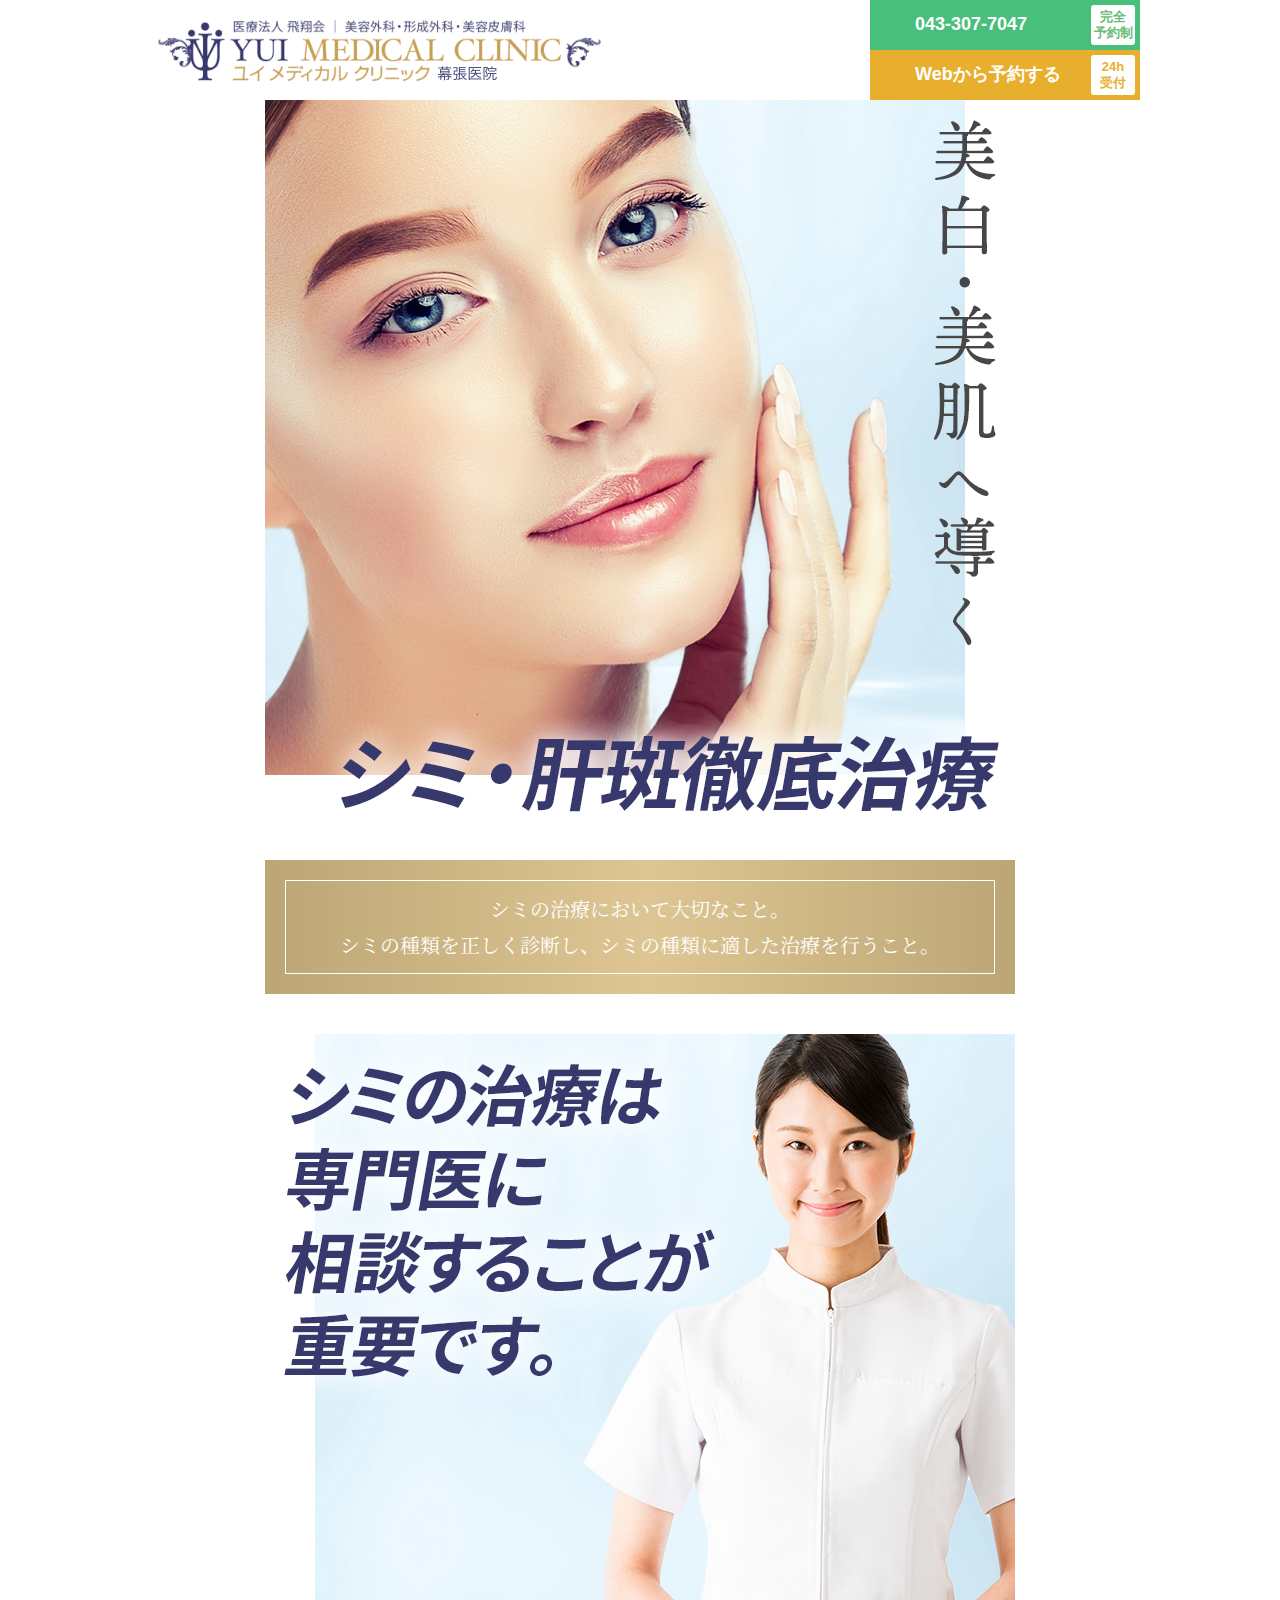
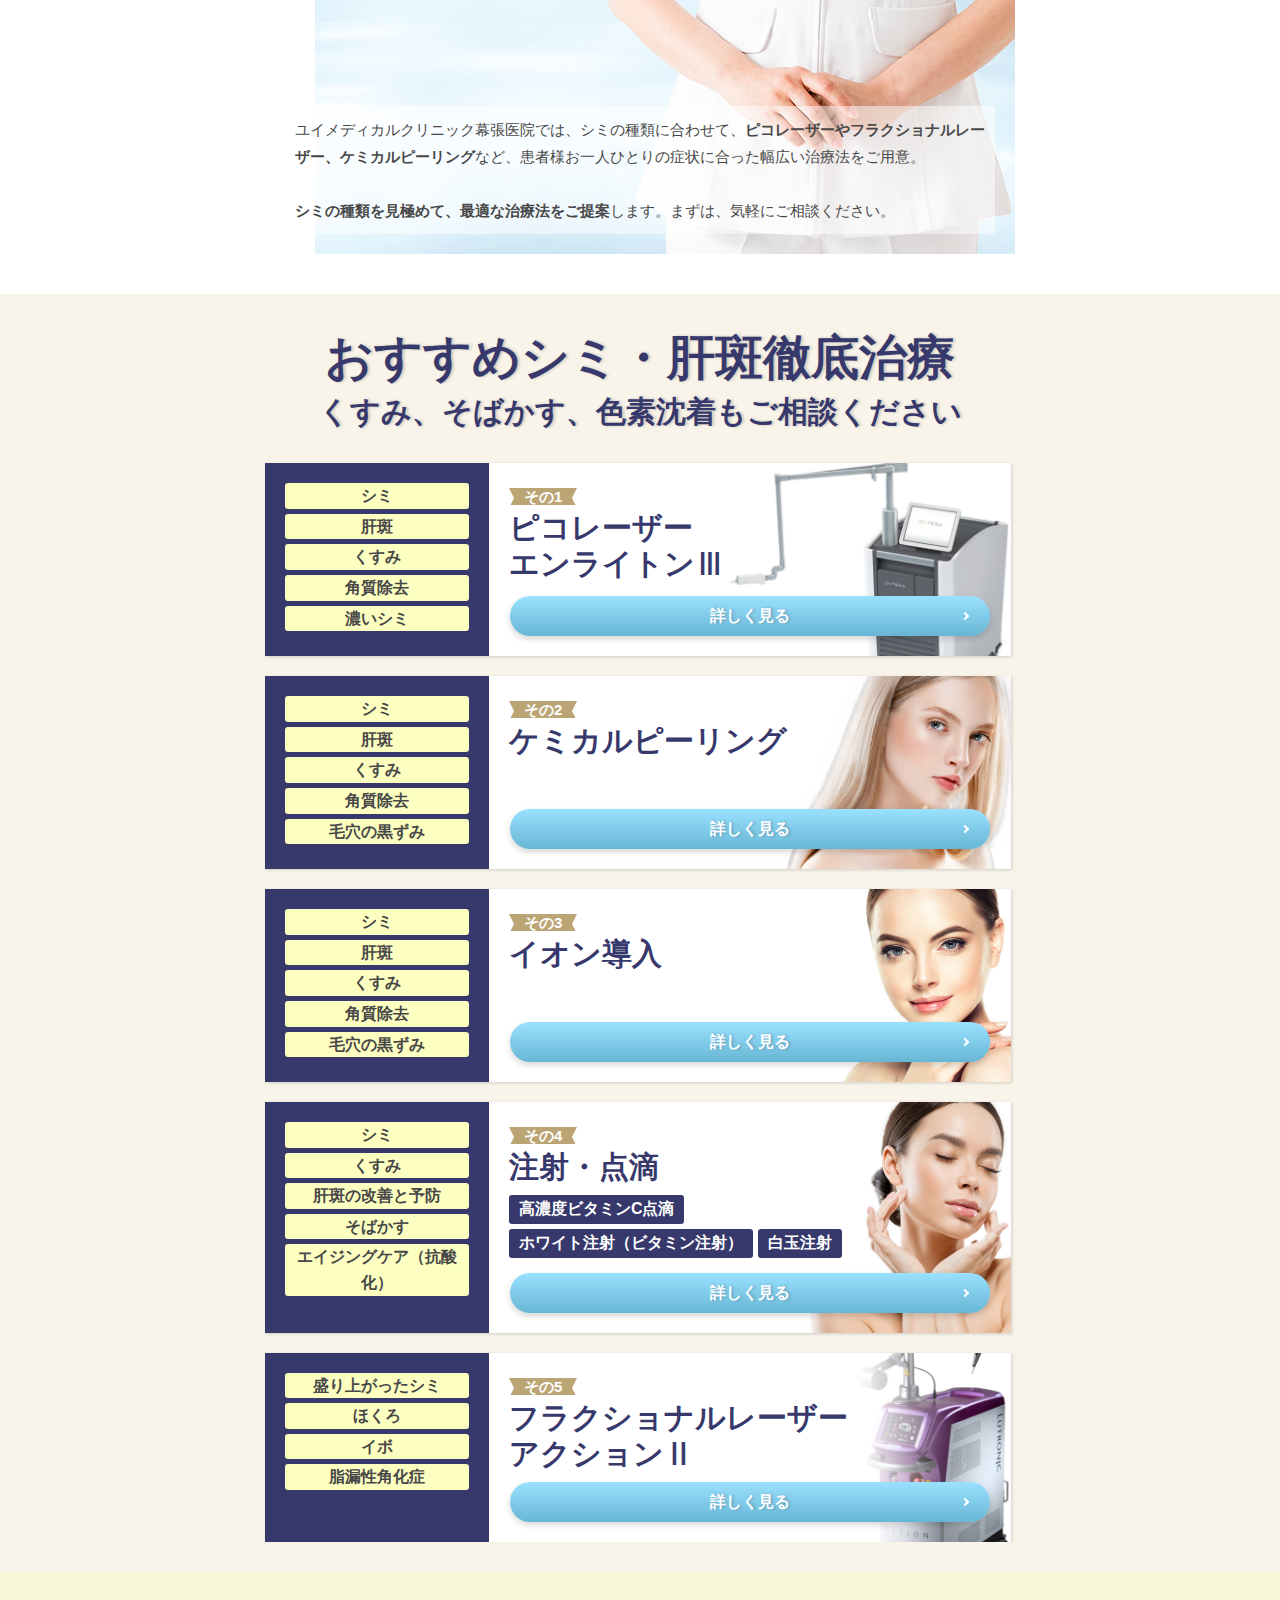
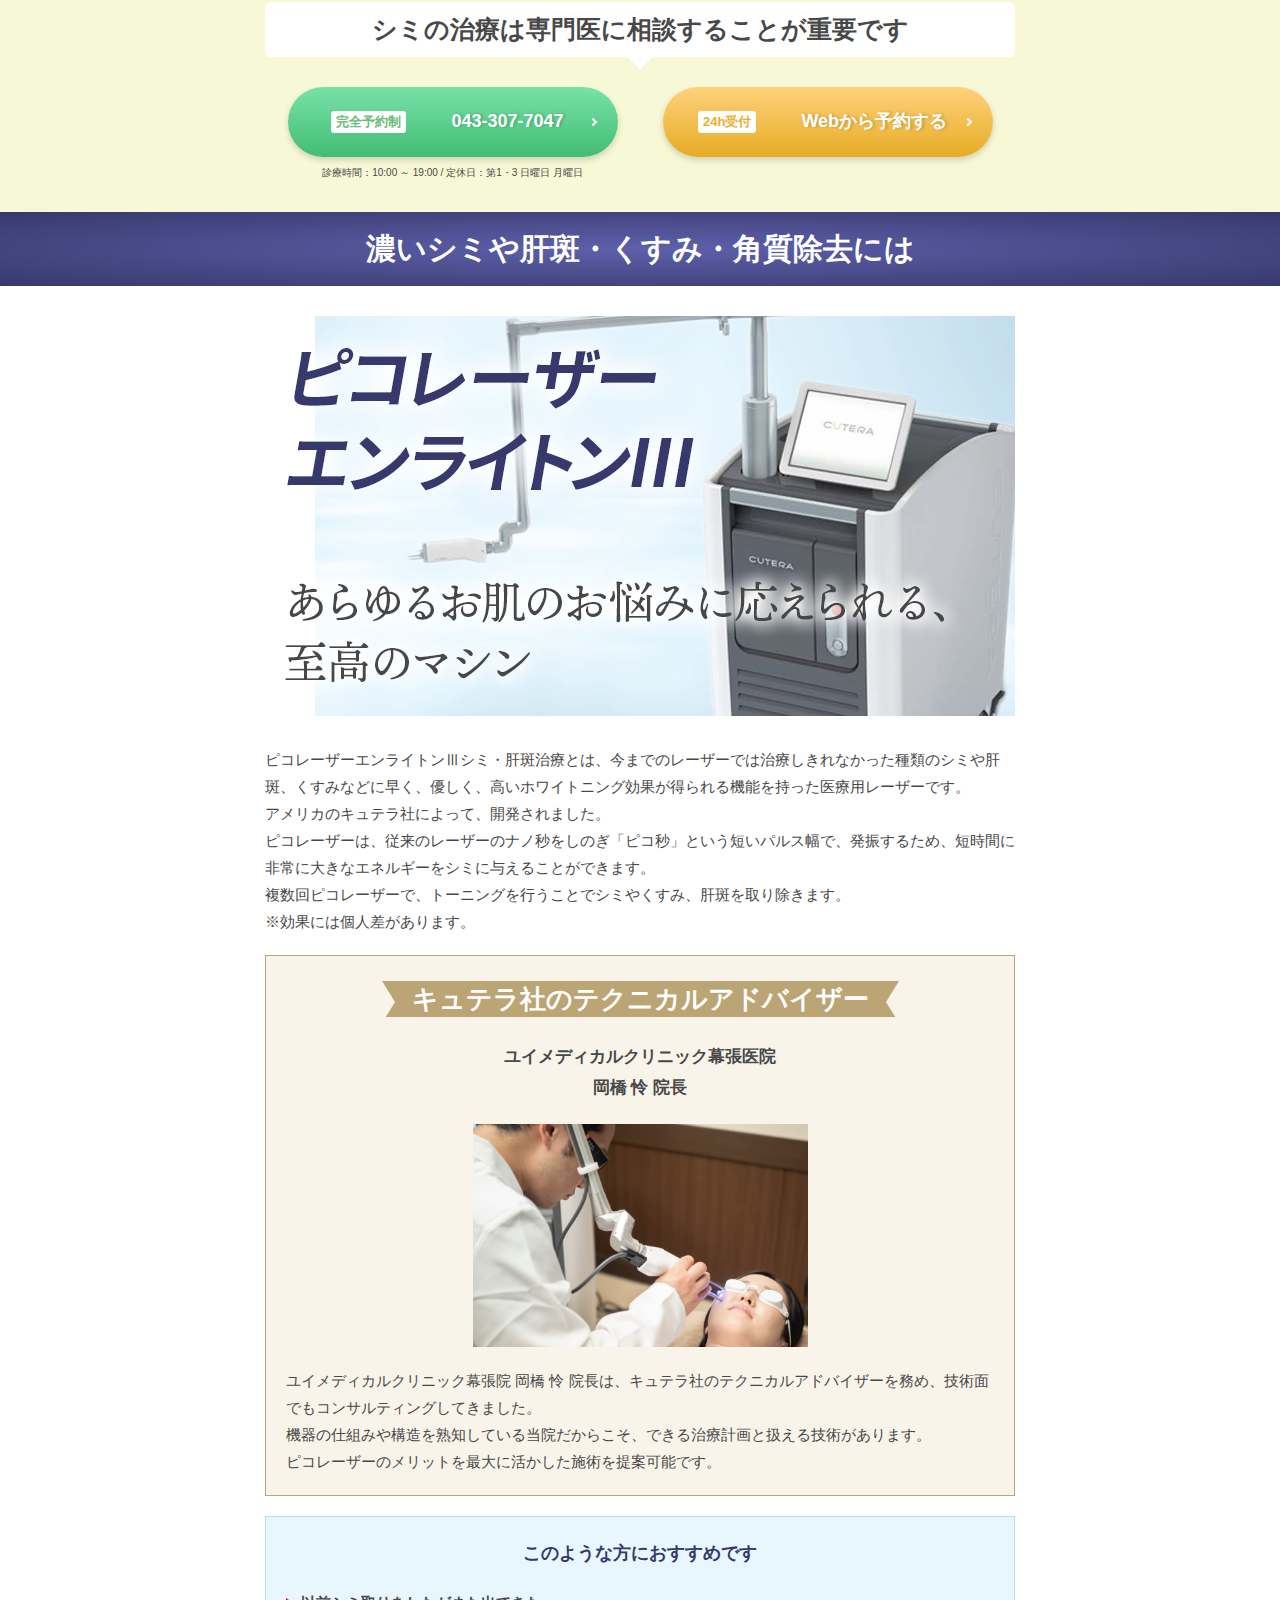
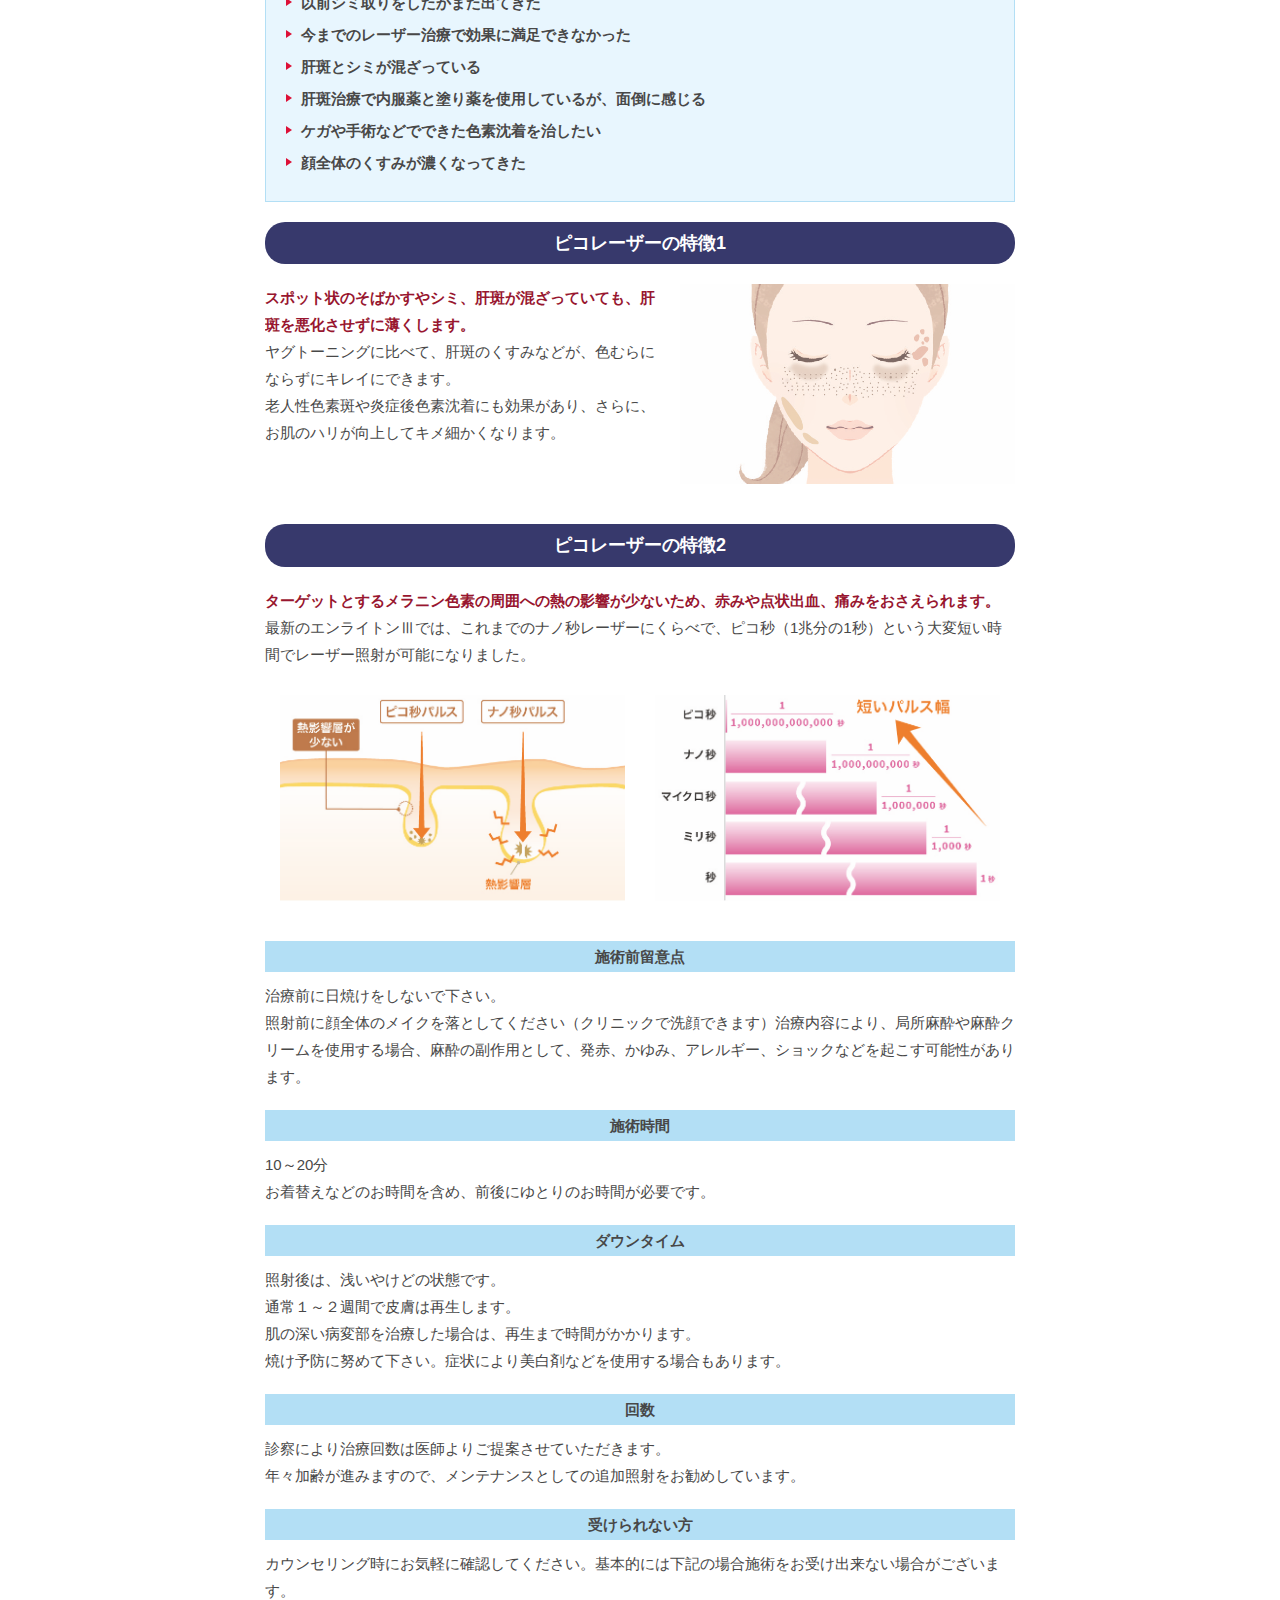
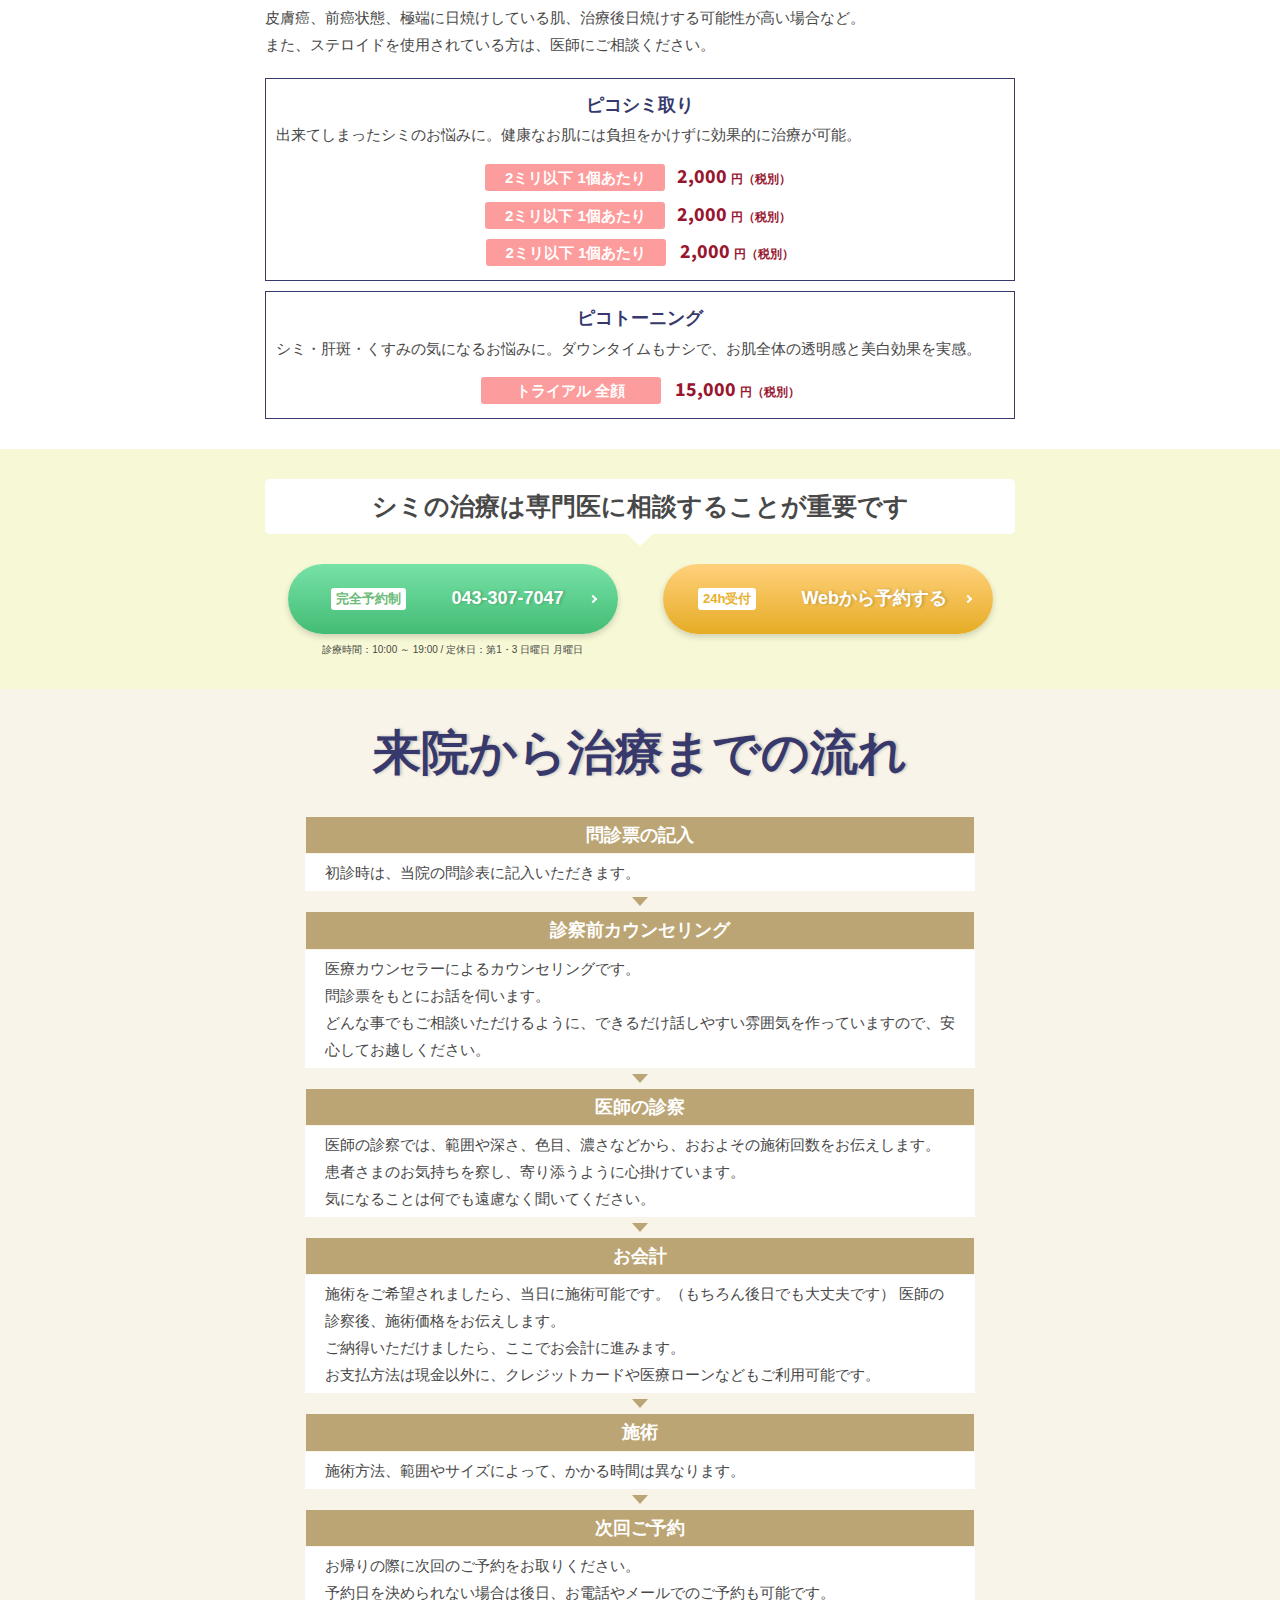
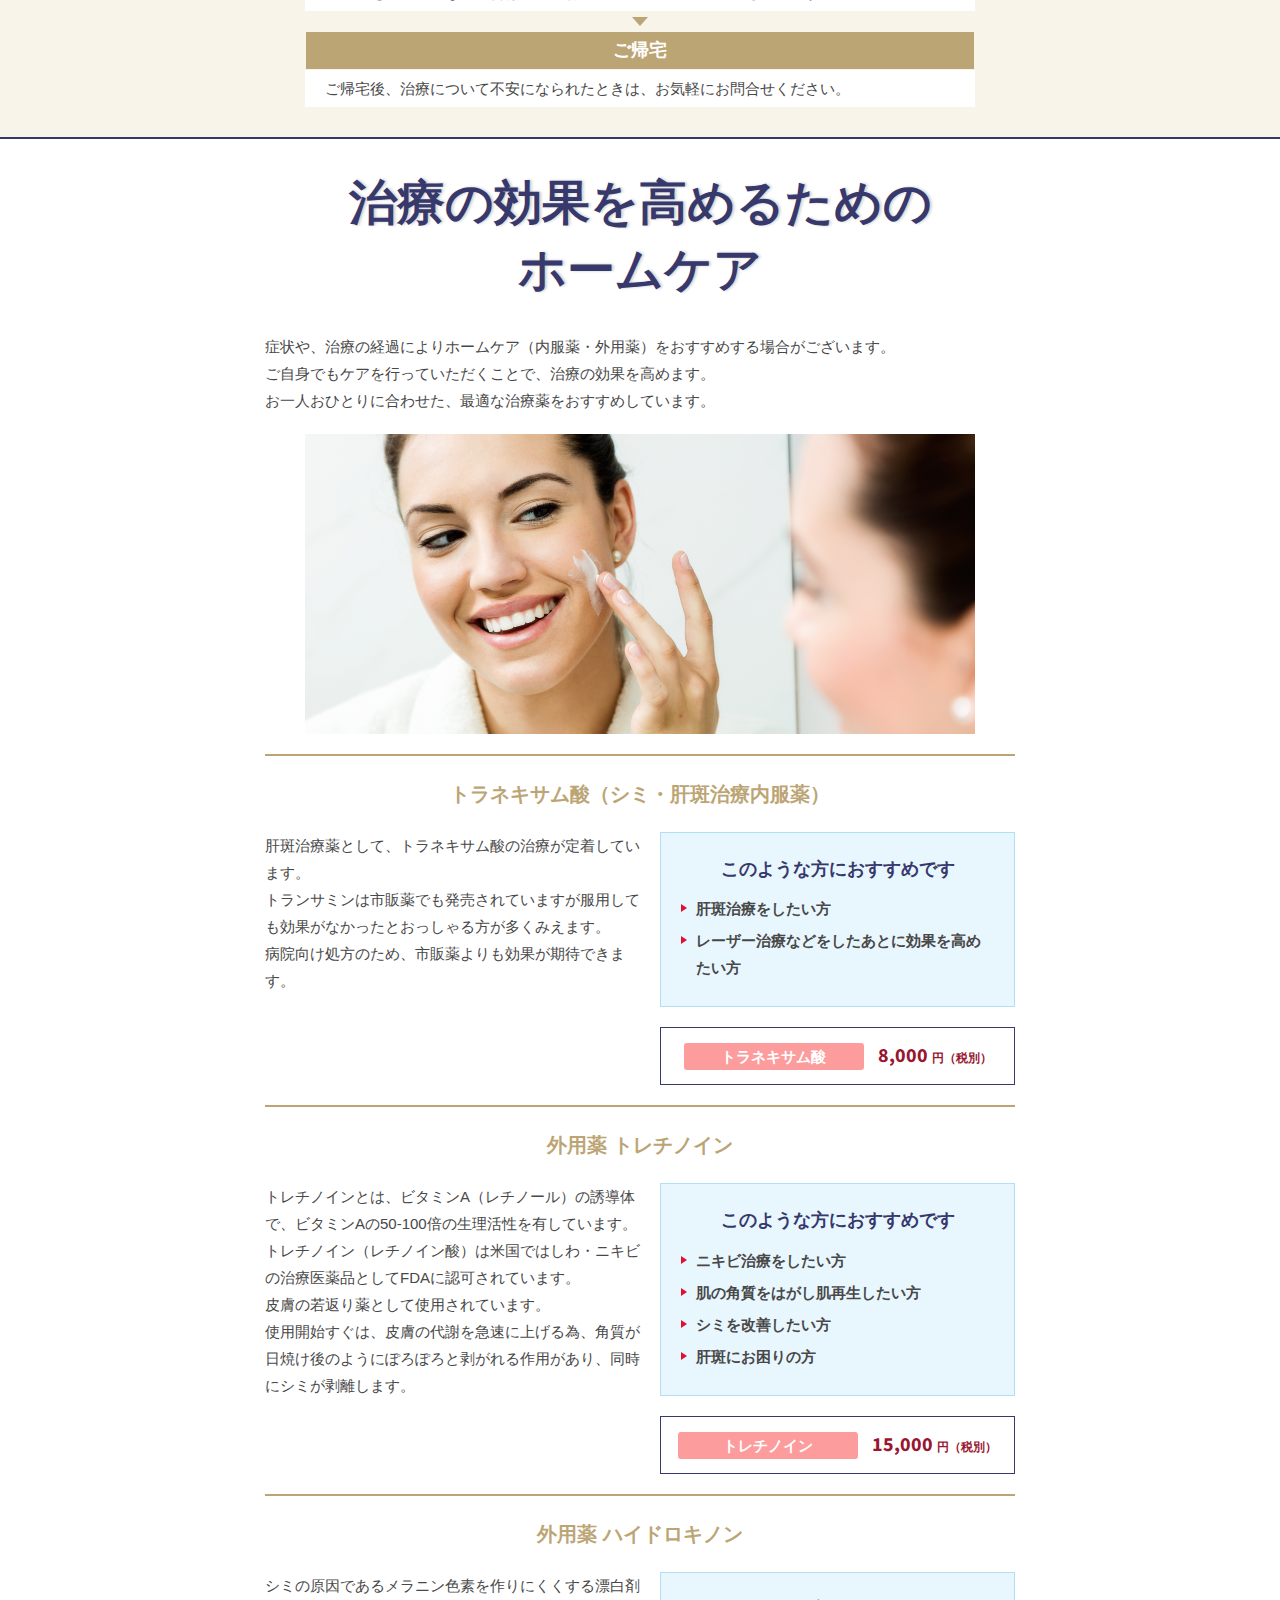
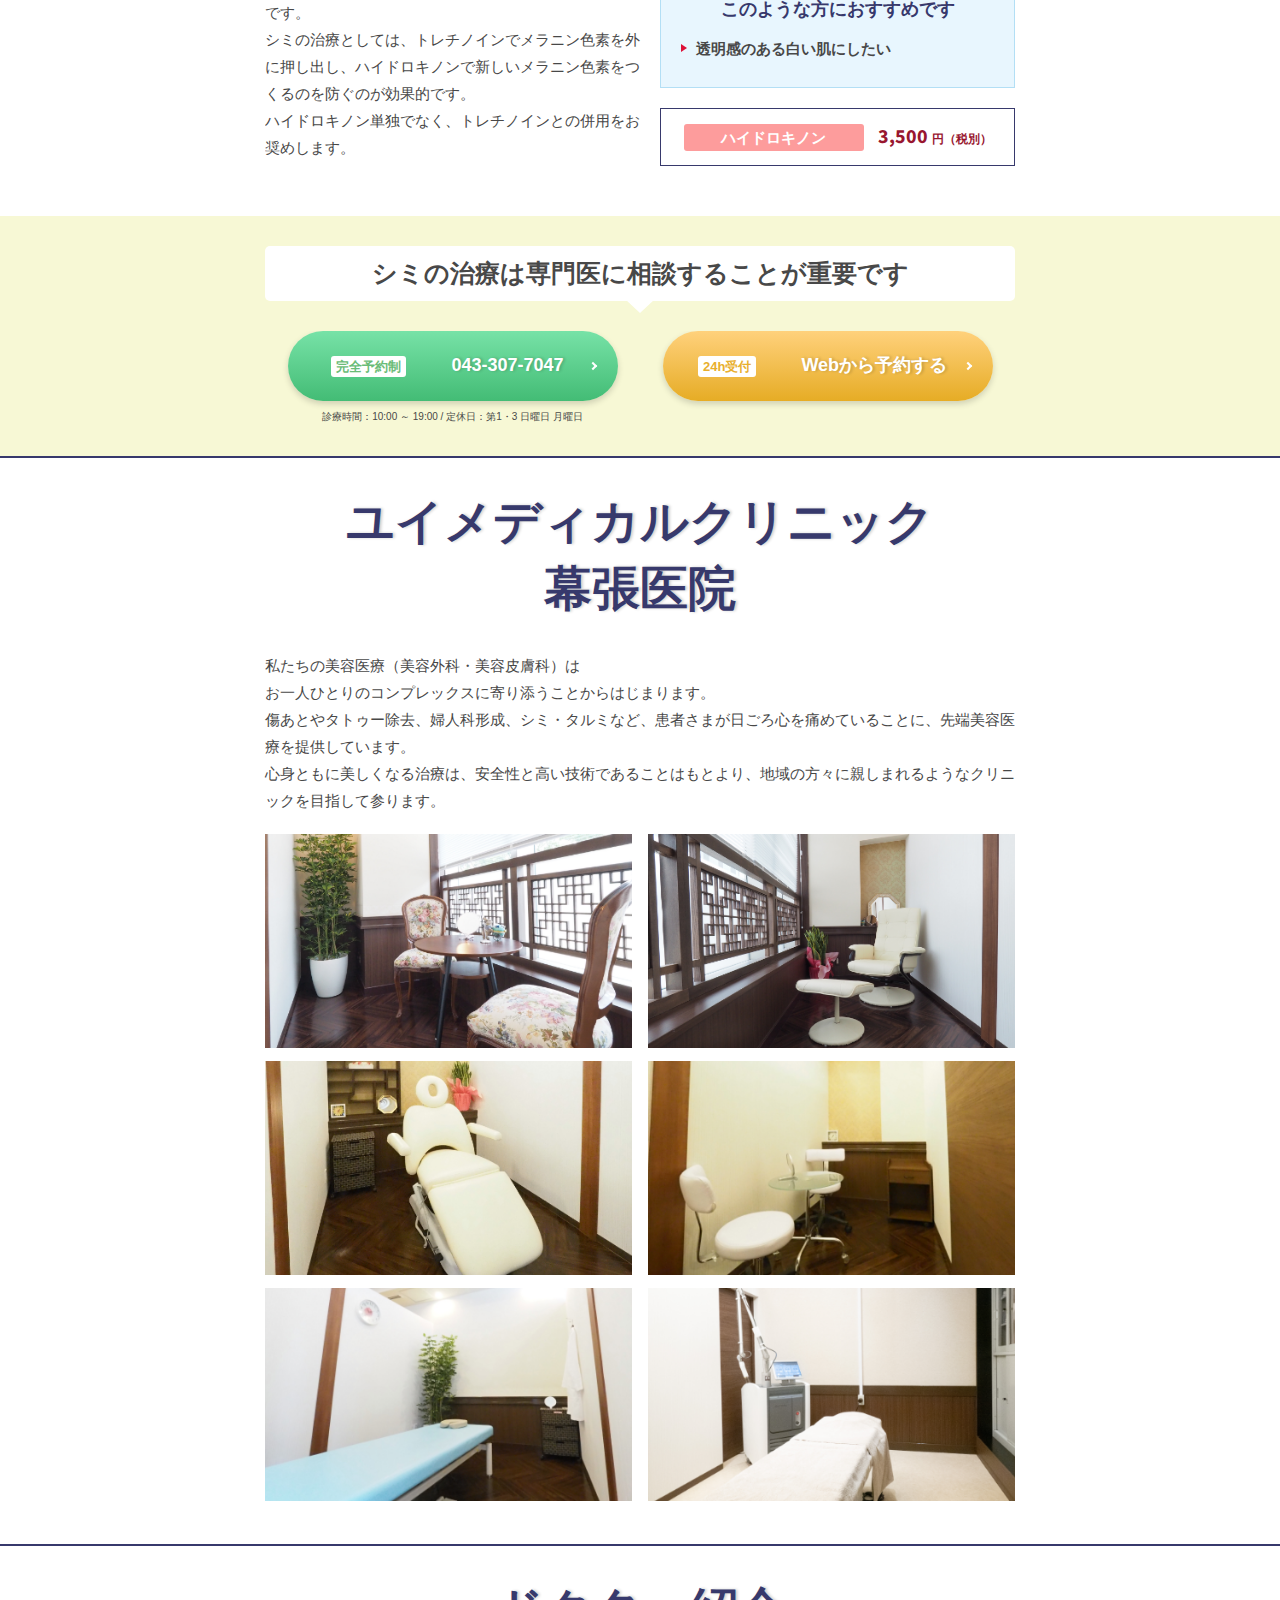
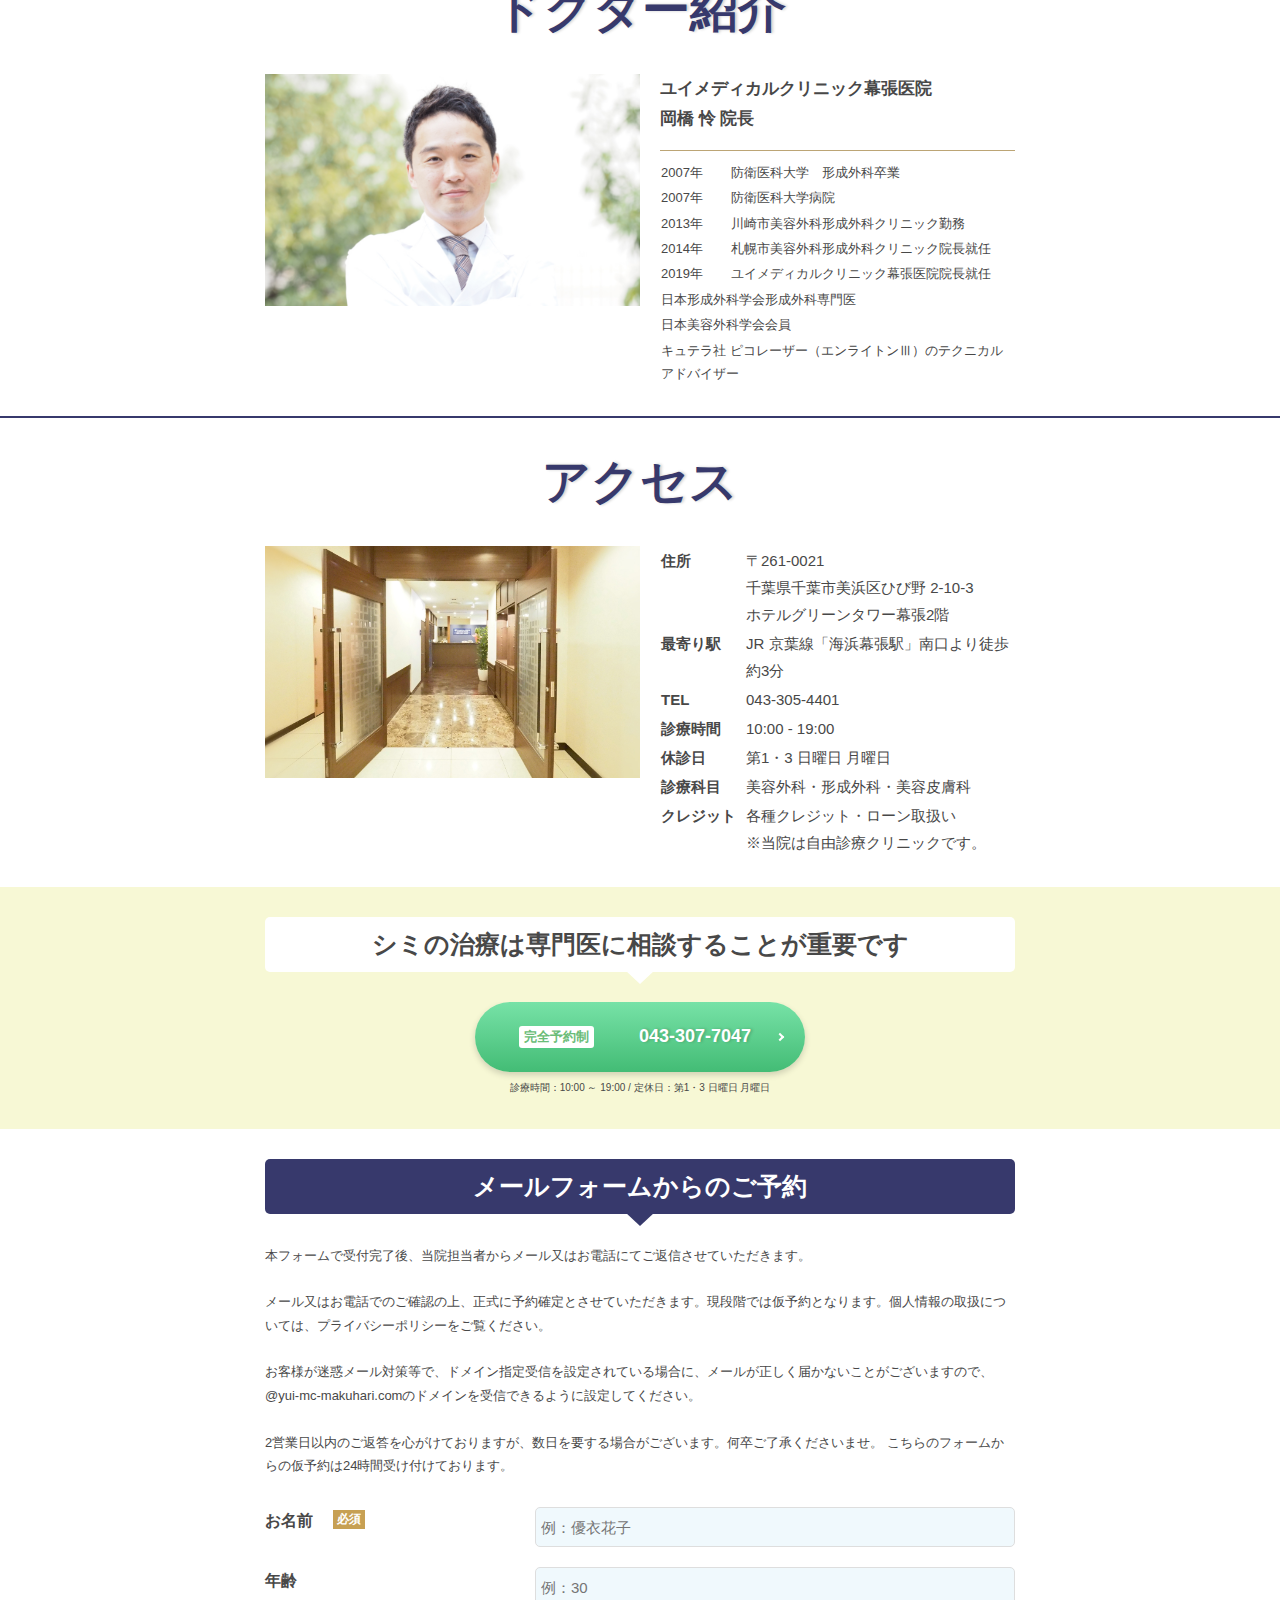
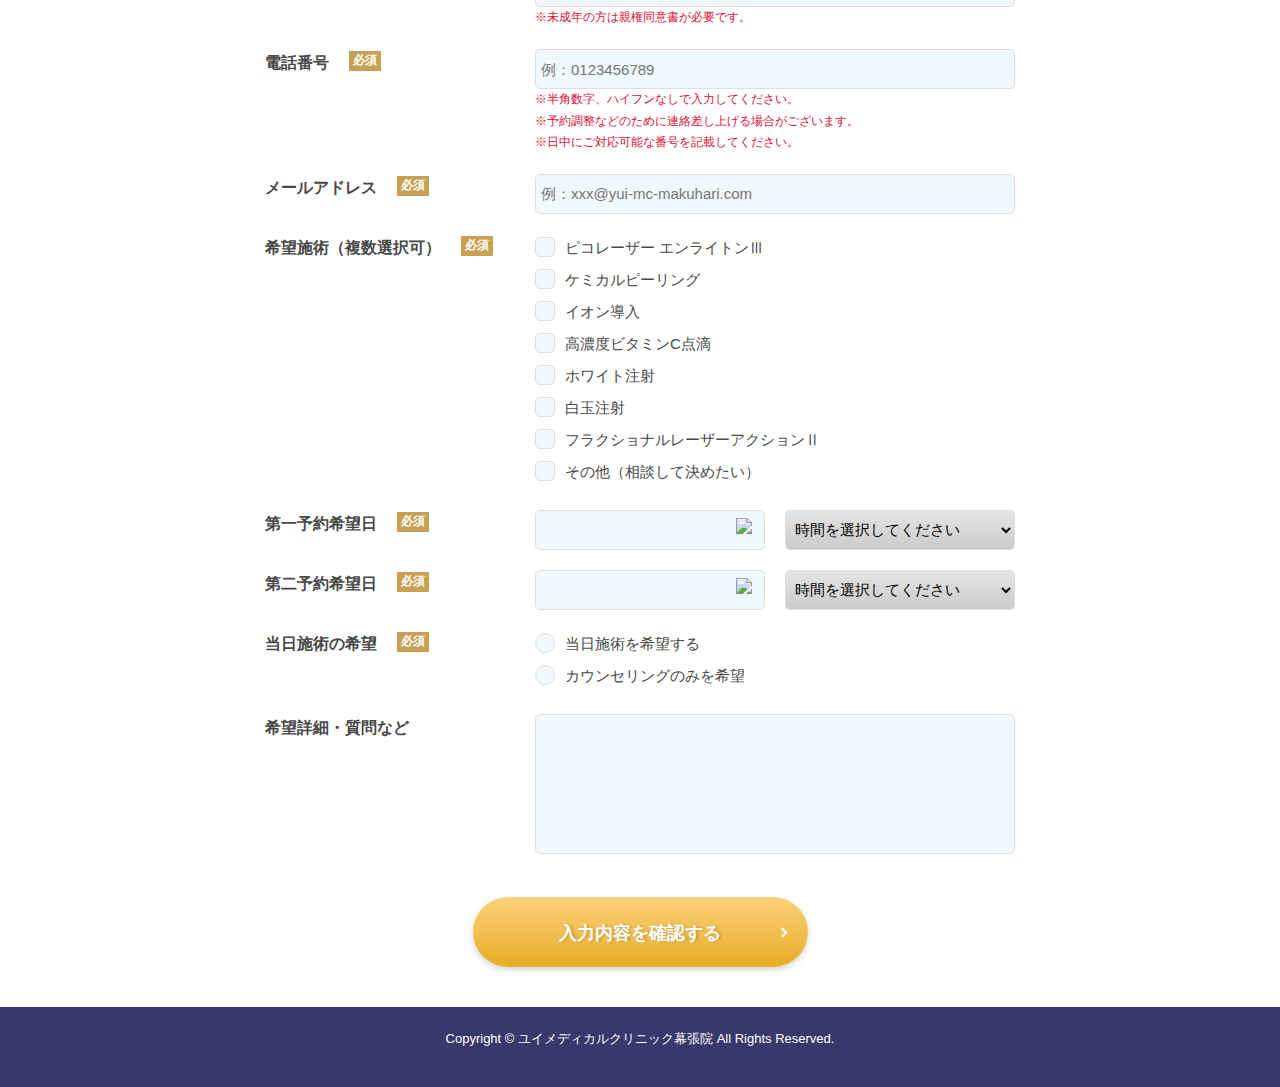
==== index.html @ e766e4b4 "Add files via upload" ====
<!DOCTYPE html>
<!--[if lt IE 7]>      <html class="no-js lt-ie9 lt-ie8 lt-ie7"> <![endif]-->
<!--[if IE 7]>         <html class="no-js lt-ie9 lt-ie8"> <![endif]-->
<!--[if IE 8]>         <html class="no-js lt-ie9"> <![endif]-->
<!--[if gt IE 8]><!--> <html class="no-js" lang="ja"> <!--<![endif]-->
	<head>
		<!-- Le Meta Config -->
		<meta charset="utf-8">
        <!--[if IE]><meta http-equiv="X-UA-Compatible" content="IE=edge,chrome=1"><![endif]-->
		<meta name="viewport" content="width=device-width, initial-scale=1">
		<title>Yui Medical Clinic</title>
		<meta name="description" content="Meta Description Goes Here">
		<meta name="keywords" content="Meta Keywords Goes Here">
		<meta name="author" content="Author Goes Here">
		<link rel="stylesheet" href="https://use.fontawesome.com/releases/v5.8.2/css/all.css" integrity="sha384-oS3vJWv+0UjzBfQzYUhtDYW+Pj2yciDJxpsK1OYPAYjqT085Qq/1cq5FLXAZQ7Ay" crossorigin="anonymous">
    	<link rel="stylesheet" href="css/style.css">
		<link rel="stylesheet" href="css/media.css">
		<link rel="stylesheet" href="//code.jquery.com/ui/1.12.1/themes/base/jquery-ui.css">

		<link rel="apple-touch-icon" sizes="180x180" href="images/favicon/apple-touch-icon.png">
		<link rel="icon" type="image/png" sizes="32x32" href="images/favicon/favicon-32x32.png">
		<link rel="icon" type="image/png" sizes="16x16" href="images/favicon/favicon-16x16.png">
		<link rel="manifest" href="images/favicon/site.webmanifest">
		<link rel="mask-icon" href="images/favicon/safari-pinned-tab.svg" color="#5bbad5">
		<meta name="msapplication-TileColor" content="#da532c">
		<meta name="theme-color" content="#ffffff">

		<link href="https://fonts.googleapis.com/css?family=Noto+Serif+JP:400,500,600&display=swap&subset=japanese" rel="stylesheet">
		<link href="https://fonts.googleapis.com/css?family=Source+Sans+Pro:400,600,700&display=swap" rel="stylesheet">

	</head>

	<body id="pagetop" class="home">
	<!-- protect-me -->

		<header class="page-header cfix">
			<div class="container">
				<div class="logo-wrapper">
					<a href="index.html"><img src="images/img_header-logo.png" alt="Yui Medical Clinic" /></a>
				</div>
				<ul class="top-btns top-btns-fixed">
					<li><a href="">
						<i class="fas fa-phone"></i>
						<span class="pc-only">043-307-7047</span><span class="sp-only">予約する</span>
						<small>完全<br />予約制</small>
					</a></li>
					<li><a href="">
						<i class="fas fa-envelope"></i>
						<span class="pc-only">Webから予約する</span><span class="sp-only">電話する</span>
						<small>24h<br />受付</small>
					</a></li>
				</ul>
			</div>
		</header>

		<section class="sec-01 bg-01">
			<div class="container">
				<h1 class="m-b40"><img src="images/img_01.png" alt="美白・美肌へ導く シミ・肝斑徹底治療" /></h1>
				<div class="head-wrap bg-grad01 m-b40">
					<div class="head-txt">
						シミの治療において大切なこと。<br />
						シミの種類を正しく診断し、シミの種類に適した治療を行うこと。
					</div>
				</div>
				<figure class="m-b40">
					<img src="images/img_02.png" alt="シミの治療は専門医に相談することが重要です。" />
					<div class="fig-text">
						ユイメディカルクリニック幕張医院では、シミの種類に合わせて、<strong>ピコレーザーやフラクショナルレーザー、ケミカルピーリング</strong>など、患者様お一人ひとりの症状に合った幅広い治療法をご用意。<br /><br />
						<strong>シミの種類を見極めて、最適な治療法をご提案</strong>します。まずは、気軽にご相談ください。
					</div>
				</figure>
			</div>
		</section>

		<section class="sec-02 bg-02">
			<div class="container">
				<h2 class="head-ttl m-b30">おすすめシミ・肝斑徹底治療<small>くすみ、そばかす、色素沈着もご相談ください</small></h2>
				<table class="tbl-style-01">
					<tr>
						<th>
							<ul class="sublist">
								<li>シミ</li>
								<li>肝斑</li>
								<li>くすみ</li>
								<li>角質除去</li>
								<li>濃いシミ</li>
							</ul>
							<span class="sp-only">お悩みの方には…</span>
						</th>
						<td>
							<img class="bg-img" src="images/menu_01.png" alt="ピコレーザー エンライトンⅢ">
							<div class="td-wrap" style="background-image: url(images/menu_01.png);">
								<div class="ribbon"><span>その1</span></div>
								<h3 class="head-ttl-02">ピコレーザー<br />エンライトンⅢ</h3>
								<div class="list-btn"><a href="">詳しく見る</a></div>
							</div>
						</td>
					</tr>
					<tr>
						<th>
							<ul class="sublist">
								<li>シミ</li>
								<li>肝斑</li>
								<li>くすみ</li>
								<li>角質除去</li>
								<li>毛穴の黒ずみ</li>
							</ul>
							<span class="sp-only">お悩みの方には…</span>
						</th>
						<td>
							<img class="bg-img" src="images/menu_02.png" alt="ケミカルピーリング">
							<div class="td-wrap" style="background-image: url(images/menu_02.png);">
								<div class="ribbon"><span>その2</span></div>
								<h3 class="head-ttl-02">ケミカルピーリング</h3>
								<div class="list-btn"><a href="">詳しく見る</a></div>
							</div>
						</td>
					</tr>
					<tr>
						<th>
							<ul class="sublist">
								<li>シミ</li>
								<li>肝斑</li>
								<li>くすみ</li>
								<li>角質除去</li>
								<li>毛穴の黒ずみ</li>
							</ul>
							<span class="sp-only">お悩みの方には…</span>
						</th>
						<td>
							<img class="bg-img" src="images/menu_03.png" alt="イオン導入">
							<div class="td-wrap" style="background-image: url(images/menu_03.png);">
								<div class="ribbon"><span>その3</span></div>
								<h3 class="head-ttl-02">イオン導入</h3>
								<div class="list-btn"><a href="">詳しく見る</a></div>
							</div>
						</td>
					</tr>
					<tr>
						<th>
							<ul class="sublist spe-list-01">
								<li>シミ</li>
								<li>くすみ</li>
								<li class="spe-01">肝斑の改善と予防</li>
								<li>そばかす</li>
								<li class="spe-02">エイジングケア（抗酸化）</li>
							</ul>
							<span class="sp-only">お悩みの方には…</span>
						</th>
						<td>
							<img class="bg-img" src="images/menu_04.png" alt="注射・点滴">
							<div class="td-wrap" style="background-image: url(images/menu_04.png);">
								<div class="ribbon"><span>その4</span></div>
								<h3 class="head-ttl-02">注射・点滴</h3>
								<ul class="sublist2">
									<li>高濃度ビタミンC点滴</li>
									<li>ホワイト注射（ビタミン注射）</li>
									<li>白玉注射</li>
								</ul>
								<div class="list-btn"><a href="">詳しく見る</a></div>
							</div>							
						</td>
					</tr>
					<tr>
						<th>
							<ul class="sublist spe-list-01">
								<li class="spe-01">盛り上がったシミ</li>
								<li>ほくろ</li>
								<li>イボ</li>
								<li>脂漏性角化症</li>
							</ul>
							<span class="sp-only">お悩みの方には…</span>
						</th>
						<td>
							<img class="bg-img" src="images/menu_05.png" alt="フラクショナルレーザーアクションⅡ">
							<div class="td-wrap" style="background-image: url(images/menu_05.png);">
								<div class="ribbon"><span>その5</span></div>
								<h3 class="head-ttl-02">フラクショナルレーザー<br />アクションⅡ</h3>
								<div class="list-btn"><a href="">詳しく見る</a></div>
							</div>
						</td>
					</tr>
				</table>
			</div>
		</section>

		<section class="sec-contact bg-03">
			<div class="container">
				<div class="sec-head-ttl"><span>シミの治療は専門医に相談することが重要です</span></div>
				<ul class="top-btns sec-btns">
					<li>
						<a href="">
							<small>完全予約制</small>						
							<span><i class="fas fa-phone"></i>043-307-7047</span>						
						</a>
						<div class="sched-txt">診療時間：10:00 ～ 19:00 / 定休日：第1・3 日曜日 月曜日</div>
					</li>
					<li><a href="">
						<small>24h受付</small>						
						<span><i class="fas fa-envelope"></i>Webから予約する</span>						
					</a></li>
				</ul>
			</div>
		</section>

		<section class="sec-header bg-grad02">
			<div class="container">
				<div class="sec-head-ttl2">濃いシミや肝斑・くすみ・角質除去には</div>
			</div>
		</section>

		<section class="sec-03 bg-01">
			<div class="container">
				<h2 class="m-b30"><img src="images/title_01.png" alt="ピコレーザー エンライトンⅢ あらゆるお肌のお悩みに応えられる、至高のマシン" /></h2>
				
				<div class="sec-content-wrap">
					<div class="sec-content m-b20">
						ピコレーザーエンライトンⅢシミ・肝斑治療とは、今までのレーザーでは治療しきれなかった種類のシミや肝斑、くすみなどに早く、優しく、高いホワイトニング効果が得られる機能を持った医療用レーザーです。<br />
						アメリカのキュテラ社によって、開発されました。<br />
						ピコレーザーは、従来のレーザーのナノ秒をしのぎ「ピコ秒」という短いパルス幅で、発振するため、短時間に非常に大きなエネルギーをシミに与えることができます。<br />
						複数回ピコレーザーで、トーニングを行うことでシミやくすみ、肝斑を取り除きます。<br />
						※効果には個人差があります。
					</div>

					<div class="box-style-01 bg-02 m-b20">
						<div class="ribbon m-b20"><span>キュテラ社のテクニカルアドバイザー</span></div>
						<div class="sub-ttl-01 m-b20">ユイメディカルクリニック幕張医院 <br />岡橋 怜 院長</div>
						<img class="img-c" src="images/sec-03-img-01.png" alt="キュテラ社のテクニカルアドバイザー" />
						ユイメディカルクリニック幕張院 岡橋 怜 院長は、キュテラ社のテクニカルアドバイザーを務め、技術面でもコンサルティングしてきました。<br />
						機器の仕組みや構造を熟知している当院だからこそ、できる治療計画と扱える技術があります。<br />
						ピコレーザーのメリットを最大に活かした施術を提案可能です。
					</div>

					<div class="box-style-02 bg-04 m-b20">
						<div class="sub-ttl-02 m-b20">このような方におすすめです</div>
						<ul class="list-style-01">
							<li>以前シミ取りをしたがまた出てきた</li>
							<li>今までのレーザー治療で効果に満足できなかった</li>
							<li>肝斑とシミが混ざっている</li>
							<li>肝斑治療で内服薬と塗り薬を使用しているが、面倒に感じる</li>
							<li>ケガや手術などでできた色素沈着を治したい
							<li>顔全体のくすみが濃くなってきた</li>
						</ul>
					</div>

					<div class="cfix m-b20">
						<h3 class="head-ttl-03 m-b20">ピコレーザーの特徴1</h3>
						<img class="img-r" src="images/sec-03-img-02.png" alt="ピコレーザーの特徴1" />
						<strong class="red-txt">スポット状のそばかすやシミ、肝斑が混ざっていても、肝斑を悪化させずに薄くします。</strong><br />
						ヤグトーニングに比べて、肝斑のくすみなどが、色むらにならずにキレイにできます。<br />
						老人性色素斑や炎症後色素沈着にも効果があり、さらに、お肌のハリが向上してキメ細かくなります。
					</div>

					<div class="cfix m-b20">
						<h3 class="head-ttl-03 m-b20">ピコレーザーの特徴2</h3>
						<strong class="red-txt">ターゲットとするメラニン色素の周囲への熱の影響が少ないため、赤みや点状出血、痛みをおさえられます。</strong><br />
						最新のエンライトンⅢでは、これまでのナノ秒レーザーにくらべで、ピコ秒（1兆分の1秒）という大変短い時間でレーザー照射が可能になりました。<br /><br />
						<div class="imgs cfix m-b20">
							<img src="images/sec-03-img-03.png" alt="ピコレーザーの特徴2" />
							<img src="images/sec-03-img-04.png" alt="ピコレーザーの特徴2" />
						</div>
					</div>

					<div class="cfix m-b20">
						<h4 class="head-ttl-04 m-b10">施術前留意点</h4>
						治療前に日焼けをしないで下さい。<br />
						照射前に顔全体のメイクを落としてください（クリニックで洗顔できます）治療内容により、局所麻酔や麻酔クリームを使用する場合、麻酔の副作用として、発赤、かゆみ、アレルギー、ショックなどを起こす可能性があります。
					</div>

					<div class="cfix m-b20">
						<h4 class="head-ttl-04 m-b10">施術時間</h4>
						10～20分<br />
						お着替えなどのお時間を含め、前後にゆとりのお時間が必要です。
					</div>

					<div class="cfix m-b20">
						<h4 class="head-ttl-04 m-b10">ダウンタイム</h4>
						照射後は、浅いやけどの状態です。<br />
						通常１～２週間で皮膚は再生します。<br />
						肌の深い病変部を治療した場合は、再生まで時間がかかります。<br />
						焼け予防に努めて下さい。症状により美白剤などを使用する場合もあります。
					</div>

					<div class="cfix m-b20">
						<h4 class="head-ttl-04 m-b10">回数</h4>
						診察により治療回数は医師よりご提案させていただきます。<br />
						年々加齢が進みますので、メンテナンスとしての追加照射をお勧めしています。
					</div>

					<div class="cfix m-b20">
						<h4 class="head-ttl-04 m-b10">受けられない方</h4>
						カウンセリング時にお気軽に確認してください。基本的には下記の場合施術をお受け出来ない場合がございます。<br />
						皮膚癌、前癌状態、極端に日焼けしている肌、治療後日焼けする可能性が高い場合など。<br />
						また、ステロイドを使用されている方は、医師にご相談ください。
					</div>

					<div class="price-style-01 m-b10">
						<h4 class="sub-ttl-02">ピコシミ取り</h4>
						出来てしまったシミのお悩みに。健康なお肌には負担をかけずに効果的に治療が可能。
						<div class="price-text m-t10">
							<table>
								<tr>
									<td><span>2ミリ以下 1個あたり</span></td>
									<td>2,000 <small>円（税別）</small></td>
								</tr>
								<tr>
									<td><span>2ミリ以下 1個あたり</span></td>
									<td>2,000 <small>円（税別）</small></td>
								</tr>
							</table>
							<span>2ミリ以下 1個あたり</span> 2,000 <small>円（税別）</small>
						</div>
					</div>
					<div class="price-style-01">
						<h4 class="sub-ttl-02">ピコトーニング</h4>
						シミ・肝斑・くすみの気になるお悩みに。ダウンタイムもナシで、お肌全体の透明感と美白効果を実感。
						<div class="price-text m-t10">
							<span>トライアル 全顔</span> 15,000 <small>円（税別）</small>
						</div>
					</div>
				</div>
			
			</div>
		</section>

		<section class="sec-contact bg-03">
			<div class="container">
				<div class="sec-head-ttl"><span>シミの治療は専門医に相談することが重要です</span></div>
				<ul class="top-btns sec-btns">
					<li>
						<a href="">
							<small>完全予約制</small>						
							<span><i class="fas fa-phone"></i>043-307-7047</span>						
						</a>
						<div class="sched-txt">診療時間：10:00 ～ 19:00 / 定休日：第1・3 日曜日 月曜日</div>
					</li>
					<li><a href="">
						<small>24h受付</small>						
						<span><i class="fas fa-envelope"></i>Webから予約する</span>						
					</a></li>
				</ul>
			</div>
		</section>

		<section class="sec-04 bg-02">
			<div class="container">
				<h2 class="head-ttl m-b30">来院から治療までの流れ</h2>				
				<div class="m-lr40">
					<table class="tbl-style-02 cfix">
						<tr>
							<th><h3 class="head-ttl-05">問診票の記入</h3></th>
							<td>初診時は、当院の問診表に記入いただきます。</td>
						</tr>
						<tr>
							<th><h3 class="head-ttl-05">診察前カウンセリング</h3></th>
							<td>
								医療カウンセラーによるカウンセリングです。<br />
								問診票をもとにお話を伺います。<br />
								どんな事でもご相談いただけるように、できるだけ話しやすい雰囲気を作っていますので、安心してお越しください。
							</td>
						</tr>
						<tr>
							<th><h3 class="head-ttl-05">医師の診察</h3></th>
							<td>
								医師の診察では、範囲や深さ、色目、濃さなどから、おおよその施術回数をお伝えします。<br />
								患者さまのお気持ちを察し、寄り添うように心掛けています。<br />
								気になることは何でも遠慮なく聞いてください。
							</td>
						</tr>
						<tr>
							<th><h3 class="head-ttl-05">お会計</h3></th>
							<td>
								施術をご希望されましたら、当日に施術可能です。（もちろん後日でも大丈夫です） 医師の診察後、施術価格をお伝えします。<br />
								ご納得いただけましたら、ここでお会計に進みます。<br />
								お支払方法は現金以外に、クレジットカードや医療ローンなどもご利用可能です。
							</td>
						</tr>
						<tr>
							<th><h3 class="head-ttl-05">施術</h3></th>
							<td>施術方法、範囲やサイズによって、かかる時間は異なります。</td>
						</tr>
						<tr>
							<th><h3 class="head-ttl-05">次回ご予約</h3></th>
							<td>
								お帰りの際に次回のご予約をお取りください。<br />
								予約日を決められない場合は後日、お電話やメールでのご予約も可能です。
							</td>
						</tr>
						<tr>
							<th><h3 class="head-ttl-05">ご帰宅</h3></th>
							<td>ご帰宅後、治療について不安になられたときは、お気軽にお問合せください。</td>
						</tr>
					</table>
				</div>
			</div>
		</section>

		<section class="sec-05 bg-01 sec-bd">
			<div class="container">
				<h2 class="head-ttl m-b30">治療の効果を高めるための<br />ホームケア</h2>
				<div class="m-b20">
					症状や、治療の経過によりホームケア（内服薬・外用薬）をおすすめする場合がございます。<br />
					ご自身でもケアを行っていただくことで、治療の効果を高めます。<br />
					お一人おひとりに合わせた、最適な治療薬をおすすめしています。
				</div>
				<img class="img-c pc-only" src="images/sec-05-img-01.png" alt="治療の効果を高めるためのホームケア" />
				<img class="img-c sp-only" src="images/sec-05-img-01_sp.png" alt="治療の効果を高めるためのホームケア" />

				<div class="box-style-03">
					<h3 class="head-ttl-06 m-b20">トラネキサム酸（シミ・肝斑治療内服薬）</h3>
					
					<div class="fleft-box">
						肝斑治療薬として、トラネキサム酸の治療が定着しています。<br />
						トランサミンは市販薬でも発売されていますが服用しても効果がなかったとおっしゃる方が多くみえます。<br />
						病院向け処方のため、市販薬よりも効果が期待できます。
					</div>
					<div class="fright-box">
						<div class="box-style-02 bg-04 m-b20">
							<div class="sub-ttl-02 m-b10">このような方におすすめです</div>
							<ul class="list-style-01">
								<li>肝斑治療をしたい方</li>
								<li>レーザー治療などをしたあとに効果を高めたい方</li>
							</ul>
						</div>
						<div class="price-style-01">
							<div class="price-text">
								<span>トラネキサム酸</span> 8,000 <small>円（税別）</small>
							</div>
						</div>
					</div>					
				</div>

				<div class="box-style-03">
					<h3 class="head-ttl-06 m-b20">外用薬 トレチノイン</h3>
					
					<div class="fleft-box">
						トレチノインとは、ビタミンA（レチノール）の誘導体で、ビタミンAの50-100倍の生理活性を有しています。<br />
						トレチノイン（レチノイン酸）は米国ではしわ・ニキビの治療医薬品としてFDAに認可されています。<br />
						皮膚の若返り薬として使用されています。<br />
						使用開始すぐは、皮膚の代謝を急速に上げる為、角質が日焼け後のようにぽろぽろと剥がれる作用があり、同時にシミが剥離します。
					</div>
					<div class="fright-box">
						<div class="box-style-02 bg-04 m-b20">
							<div class="sub-ttl-02 m-b10">このような方におすすめです</div>
							<ul class="list-style-01">
								<li>ニキビ治療をしたい方</li>
								<li>肌の角質をはがし肌再生したい方</li>
								<li>シミを改善したい方</li>
								<li>肝斑にお困りの方</li>
							</ul>
						</div>
						<div class="price-style-01">
							<div class="price-text">
								<span>トレチノイン</span> 15,000 <small>円（税別）</small>
							</div>
						</div>
					</div>					
				</div>

				<div class="box-style-03">
					<h3 class="head-ttl-06 m-b20">外用薬 ハイドロキノン</h3>
					
					<div class="fleft-box">
						シミの原因であるメラニン色素を作りにくくする漂白剤です。<br />
						シミの治療としては、トレチノインでメラニン色素を外に押し出し、ハイドロキノンで新しいメラニン色素をつくるのを防ぐのが効果的です。<br />
						ハイドロキノン単独でなく、トレチノインとの併用をお奨めします。
					</div>
					<div class="fright-box">
						<div class="box-style-02 bg-04 m-b20">
							<div class="sub-ttl-02 m-b10">このような方におすすめです</div>
							<ul class="list-style-01">
								<li>透明感のある白い肌にしたい</li>
							</ul>
						</div>
						<div class="price-style-01">
							<div class="price-text">
								<span>ハイドロキノン</span> 3,500 <small>円（税別）</small>
							</div>
						</div>
					</div>					
				</div>
			</div>
		</section>

		<section class="sec-contact bg-03">
			<div class="container">
				<div class="sec-head-ttl"><span>シミの治療は専門医に相談することが重要です</span></div>
				<ul class="top-btns sec-btns">
					<li>
						<a href="">
							<small>完全予約制</small>						
							<span><i class="fas fa-phone"></i>043-307-7047</span>						
						</a>
						<div class="sched-txt">診療時間：10:00 ～ 19:00 / 定休日：第1・3 日曜日 月曜日</div>
					</li>
					<li><a href="">
						<small>24h受付</small>						
						<span><i class="fas fa-envelope"></i>Webから予約する</span>						
					</a></li>
				</ul>
			</div>
		</section>

		<section class="sec-06 bg-01 sec-bd">
			<div class="container">
				<h2 class="head-ttl m-b30">ユイメディカルクリニック <br />幕張医院</h2>
				私たちの美容医療（美容外科・美容皮膚科）は<br />お一人ひとりのコンプレックスに寄り添うことからはじまります。<br />
				傷あとやタトゥー除去、婦人科形成、シミ・タルミなど、患者さまが日ごろ心を痛めていることに、先端美容医療を提供しています。<br />
				心身ともに美しくなる治療は、安全性と高い技術であることはもとより、地域の方々に親しまれるようなクリニックを目指して参ります。

				<ul class="thumb-style-01">
					<li><img src="images/sec-06-img-01.png" alt="Image 01" /></li>
					<li><img src="images/sec-06-img-02.png" alt="Image 02" /></li>
					<li><img src="images/sec-06-img-03.png" alt="Image 03" /></li>
					<li><img src="images/sec-06-img-04.png" alt="Image 04" /></li>
					<li><img src="images/sec-06-img-05.png" alt="Image 05" /></li>
					<li><img src="images/sec-06-img-06.png" alt="Image 06" /></li>					
				</ul>
			</div>
		</section>

		<section class="sec-07 bg-01 sec-bd">
			<div class="container">
				<h2 class="head-ttl m-b30">ドクター紹介</h2>
				
				<div class="doctor-content">
					<img class="img-l" src="images/img_doctor.png" alt="ユイメディカルクリニック幕張医院 岡橋 怜 院長" />
					<strong class="sub-ttl-01">ユイメディカルクリニック幕張医院 <br />岡橋 怜 院長</strong>
					<table class="doc-info">
						<tr>
							<th>2007年</th><td>防衛医科大学　形成外科卒業</td>
						</tr>
						<tr>
							<th>2007年</th><td>防衛医科大学病院</td>
						</tr>
						<tr>
							<th>2013年</th><td>川崎市美容外科形成外科クリニック勤務</td>
						</tr>
						<tr>
							<th>2014年</th><td>札幌市美容外科形成外科クリニック院長就任</td>
						</tr>
						<tr>
							<th>2019年</th><td>ユイメディカルクリニック幕張医院院長就任</td>
						</tr>
						<tr>
							<td colspan="2">日本形成外科学会形成外科専門医</td>
						</tr>
						<tr>
							<td colspan="2">日本美容外科学会会員</td>
						</tr>
						<tr>
							<td colspan="2">キュテラ社 ピコレーザー（エンライトンⅢ）のテクニカルアドバイザー</td>
						</tr>
					</table>
				</div>
			</div>
		</section>

		<section class="sec-08 bg-01 sec-bd">
			<div class="container">
				<h2 class="head-ttl m-b30">アクセス</h2>
				
				<div class="clinic-content">
					<img class="img-l" src="images/img_clinic.png" alt="アクセス" />
					<table class="clinic-info">
						<tr>
							<th>住所</th>
							<td>
								〒261-0021
								<br>千葉県千葉市美浜区ひび野 2-10-3
								<br>ホテルグリーンタワー幕張2階
							</td>
						</tr>
						<tr>
							<th>最寄り駅</th>
							<td>JR 京葉線「海浜幕張駅」南口より徒歩約3分</td>
						</tr>
						<tr>
							<th>TEL</th>
							<td><div class="pc-only">043-305-4401</div><a class="sp-only" href="tel:0433054401">043-305-4401</a></td>
						</tr>
						<tr>
							<th>診療時間</th>
							<td>10:00 - 19:00</td>
						</tr>
						<tr>
							<th>休診日</th>
							<td>第1・3 日曜日 月曜日</td>
						</tr>
						<tr>
							<th>診療科目</th>
							<td>美容外科・形成外科・美容皮膚科</td>
						</tr>
						<tr>
							<th>クレジット</th>
							<td>各種クレジット・ローン取扱い<br />※当院は自由診療クリニックです。</td>
						</tr>
					</table>
				</div>
			</div>
		</section>

		<section class="sec-contact bg-03">
			<div class="container">
				<div class="sec-head-ttl"><span>シミの治療は専門医に相談することが重要です</span></div>
				<ul class="top-btns sec-btns sec-btns-c">
					<li>
						<a href="">
							<small>完全予約制</small>						
							<span><i class="fas fa-phone"></i>043-307-7047</span>						
						</a>
						<div class="sched-txt">診療時間：10:00 ～ 19:00 / 定休日：第1・3 日曜日 月曜日</div>
					</li>
				</ul>	
				
			</div>
		</section>

		<section class="sec-09 bg-01">
			<div class="container">
				<div class="sec-head-ttl3"><span>メールフォームからのご予約</span></div>
				<div class="contact-text m-b20">
					本フォームで受付完了後、当院担当者からメール又はお電話にてご返信させていただきます。<br /><br />
					メール又はお電話でのご確認の上、正式に予約確定とさせていただきます。現段階では仮予約となります。個人情報の取扱については、プライバシーポリシーをご覧ください。<br /><br />
					お客様が迷惑メール対策等で、ドメイン指定受信を設定されている場合に、メールが正しく届かないことがございますので、@yui-mc-makuhari.comのドメインを受信できるように設定してください。<br /><br />
					2営業日以内のご返答を心がけておりますが、数日を要する場合がございます。何卒ご了承くださいませ。 こちらのフォームからの仮予約は24時間受け付けております。
				</div>
				<table class="tbl-form">
					<tr>
						<th>お名前<span class="required">必須</span></th>
						<td>
							<input type="text" name="name" class="fieldstyle field-01" size="60" value="" placeholder="例：優衣花子">
						</td>
					</tr>
					<tr>
						<th>年齢</th>
						<td>
							<input type="text" name="age" class="fieldstyle field-01" size="60" value="" placeholder="例：30">
							<div class="subtxt">※未成年の方は親権同意書が必要です。</div>
						</td>
					</tr>
					<tr>
						<th>電話番号<span class="required">必須</span></th>
						<td>
							<input type="text" name="phone" class="fieldstyle field-01" size="60" value="" placeholder="例：0123456789">
							<div class="subtxt">※半角数字、ハイフンなしで入力してください。<br>※予約調整などのために連絡差し上げる場合がございます。<br>※日中にご対応可能な番号を記載してください。</div>
						</td>
					</tr>
					<tr>
						<th>メールアドレス<span class="required">必須</span></th>
						<td>
							<input type="email" name="email" class="fieldstyle field-01" size="60" value="" placeholder="例：xxx@yui-mc-makuhari.com" data-conv-half-alphanumeric="true">
						</td>
					</tr>
					<tr>
						<th>希望施術（複数選択可）<span class="required">必須</span></th>
						<td>
							<span class="mwform-checkbox-field vertical-item">
								<label>
									<input type="checkbox" name="treatment-type[data][]" value="ピコレーザー エンライトンⅢ" class="fieldstyle">
									<span class="mwform-checkbox-field-text">ピコレーザー エンライトンⅢ</span>
								</label>
							</span>
							<span class="mwform-checkbox-field vertical-item">
								<label>
									<input type="checkbox" name="treatment-type[data][]" value="ケミカルピーリング" class="fieldstyle">
									<span class="mwform-checkbox-field-text">ケミカルピーリング</span>
								</label>
							</span>
							<span class="mwform-checkbox-field vertical-item">
								<label>
									<input type="checkbox" name="treatment-type[data][]" value="イオン導入" class="fieldstyle">
									<span class="mwform-checkbox-field-text">イオン導入</span>
								</label>
							</span>
							<span class="mwform-checkbox-field vertical-item">
								<label>
									<input type="checkbox" name="treatment-type[data][]" value="高濃度ビタミンC点滴" class="fieldstyle">
									<span class="mwform-checkbox-field-text">高濃度ビタミンC点滴</span>
								</label>
							</span>
							<span class="mwform-checkbox-field vertical-item">
								<label>
									<input type="checkbox" name="treatment-type[data][]" value="ホワイト注射" class="fieldstyle">
									<span class="mwform-checkbox-field-text">ホワイト注射</span>
								</label>
							</span>
							<span class="mwform-checkbox-field vertical-item">
								<label>
									<input type="checkbox" name="treatment-type[data][]" value="白玉注射" class="fieldstyle">
									<span class="mwform-checkbox-field-text">白玉注射</span>
								</label>
							</span>
							<span class="mwform-checkbox-field vertical-item">
								<label>
									<input type="checkbox" name="treatment-type[data][]" value="フラクショナルレーザーアクションⅡ" class="fieldstyle">
									<span class="mwform-checkbox-field-text">フラクショナルレーザーアクションⅡ</span>
								</label>
							</span>
							<span class="mwform-checkbox-field vertical-item">
								<label>
									<input type="checkbox" name="treatment-type[data][]" value="その他（相談して決めたい）" class="fieldstyle">
									<span class="mwform-checkbox-field-text">その他（相談して決めたい）</span>
								</label>
							</span>
						</td>
					</tr>
					<tr>
						<th>第一予約希望日<span class="required">必須</span></th>
						<td>
							<div class="field-wrapper">
								<div class="dpicker field-03">
									<input type="text" name="treatment-date1" id="datepicker1" class="fieldstyle" size="30" value="">
									<img class="ui-datepicker-trigger" src="https://test-yuimakuhari.sakuraweb.com/wp/wp-content/themes/yuimedical/images/icn_calendar.png" alt="Select date" title="Select date">
								</div>
								<div class="dpicker field-04">
									<select name="treatment-time1" class="fieldstyle">
									<option value="時間を選択してください">時間を選択してください</option>
									<option value="10：00 - 11：00">10：00 - 11：00	</option>
									<option value="11：00 - 12：00">11：00 - 12：00	</option>
									<option value="12：00 - 13：00">12：00 - 13：00	</option>
									<option value="13：00 - 14：00">13：00 - 14：00	</option>
									<option value="14：00 - 15：00">14：00 - 15：00	</option>
									<option value="15：00 - 16：00">15：00 - 16：00	</option>
									<option value="16：00 - 17：00">16：00 - 17：00	</option>
									<option value="17：00 - 18：00">17：00 - 18：00	</option>
									<option value="18：00 - 19：00">18：00 - 19：00	</option>
									</select>
								</div>
							</div>
						</td>
					</tr>
					<tr>
						<th>第二予約希望日<span class="required">必須</span></th>
						<td>
							<div class="field-wrapper">
								<div class="dpicker field-03">
									<input type="text" name="treatment-date2" id="datepicker2" class="fieldstyle" size="30" value="">
									<img class="ui-datepicker-trigger" src="https://test-yuimakuhari.sakuraweb.com/wp/wp-content/themes/yuimedical/images/icn_calendar.png" alt="Select date" title="Select date"><br>
								</div>
								<div class="dpicker field-04">
									<select name="treatment-time2" class="fieldstyle">
									<option value="時間を選択してください">時間を選択してください</option>
									<option value="10：00 - 11：00">10：00 - 11：00	</option>
									<option value="11：00 - 12：00">11：00 - 12：00	</option>
									<option value="12：00 - 13：00">12：00 - 13：00	</option>
									<option value="13：00 - 14：00">13：00 - 14：00	</option>
									<option value="14：00 - 15：00">14：00 - 15：00	</option>
									<option value="15：00 - 16：00">15：00 - 16：00	</option>
									<option value="16：00 - 17：00">16：00 - 17：00	</option>
									<option value="17：00 - 18：00">17：00 - 18：00	</option>
									<option value="18：00 - 19：00">18：00 - 19：00	</option>
									</select>
								</div>
							</div>
						</td>
					</tr>
					<tr>
						<th>当日施術の希望<span class="required">必須</span></th>
						<td>
							<span class="mwform-radio-field vertical-item">
								<label>
									<input type="radio" name="treatment-day" value="当日施術を希望する" class="fieldstyle">
									<span class="mwform-radio-field-text">当日施術を希望する</span>
								</label>
							</span>
							<span class="mwform-radio-field vertical-item">
								<label>
									<input type="radio" name="treatment-day" value="カウンセリングのみを希望" class="fieldstyle">
									<span class="mwform-radio-field-text">カウンセリングのみを希望</span>
								</label>
							</span>					
						</td>
					</tr>
					<tr>
						<th>希望詳細・質問など</th>
						<td>
							<textarea name="message" class="fieldstyle field-06" cols="50" rows="5"></textarea>
						</td>
					</tr>
					<tr>
						<td colspan="2">
							<span class="submit-btn-arr">
								<input type="submit" name="submitConfirm" value="入力内容を確認する" class="btn submit-btn bg-grad03">
							</span>
						</td>
					</tr>
				</table>
			</div>
		</section>

		<footer class="page-footer cfix">
			<div class="container">		
				Copyright © ユイメディカルクリニック幕張院 All Rights Reserved.			
			</div>
		</footer>

	</div><!-- End protect-me -->

	<script type="text/javascript" src="js/jquery-3.4.1.js"></script>
	<script type="text/javascript" src="js/jquery-3.4.1.min.js"></script>
	<script src="https://code.jquery.com/ui/1.12.1/jquery-ui.js"></script>
	<!-- <script type="text/javascript" src="js/scrollbox.min.js"></script>
	<script type="text/javascript" src="js/jquery.actual.min.js"></script> -->
	<script type="text/javascript" src="js/jquery.scrollTo.min.js"></script>

	<script type="text/javascript" src="js/plugins.js"></script>

	<script>
		$( function() {
			$( "#datepicker1,#datepicker2" ).datepicker({
			//showOn: "button",
			//changeMonth: true,
			//changeYear: true,
			// buttonImage: "https://test-yuimakuhari.sakuraweb.com/wp/wp-content/themes/yuimedical/images/icn_calendar.png",
			// buttonImageOnly: true,
			//buttonText: "Select date",
			minDate: 0,
			// maxDate: "+1M +10D"
			yearSuffix:"\u5e74",
			dateFormat: "yy/mm/dd",
				
			dayNames:["\u65e5\u66dc\u65e5","\u6708\u66dc\u65e5","\u706b\u66dc\u65e5","\u6c34\u66dc\u65e5","\u6728\u66dc\u65e5","\u91d1\u66dc\u65e5","\u571f\u66dc\u65e5"],
			dayNamesMin:["\u65e5","\u6708","\u706b","\u6c34","\u6728","\u91d1","\u571f"],
			dayNamesShort:["\u65e5\u66dc","\u6708\u66dc","\u706b\u66dc","\u6c34\u66dc","\u6728\u66dc","\u91d1\u66dc","\u571f\u66dc"],
	
			monthNames:["1\u6708","2\u6708","3\u6708","4\u6708","5\u6708","6\u6708","7\u6708","8\u6708","9\u6708","10\u6708","11\u6708","12\u6708"],
			monthNamesShort:["1\u6708","2\u6708","3\u6708","4\u6708","5\u6708","6\u6708","7\u6708","8\u6708","9\u6708","10\u6708","11\u6708","12\u6708"],
			showMonthAfterYear:"true",
			changeYear:"true",
			changeMonth:"true"	
			});
		} );
	</script>

  </body>
</html>
---- css/style.css ----
@charset "UTF-8";
/*
	Theme Name	: Clinic Portal
	Framework		: SCSS SASS
*/
/** VARIABLE **/
/** DEFAULT **/
*,
*:before,
*:after {
  transition: all 0.3s linear;
  -webkit-transition: all 0.3s linear;
  box-sizing: border-box;
  -moz-box-sizing: border-box; }

*:before,
*:after {
  position: absolute; }

img {
  max-width: 100%;
  height: auto;
  display: block;
  border: 0;
  outline: none; }

a {
  color: #484848;
  text-decoration: none;
  opacity: 1; }

a:hover {
  opacity: 0.6; }

ul {
  margin: 0;
  padding: 0;
  list-style: none; }

h1 {
  font-size: 24px; }

h2 {
  font-size: 24px; }

h3 {
  font-size: 20px; }

h4 {
  font-size: 18px; }

h5 {
  font-size: 14px; }

h1, h2, h3, h4, h5 {
  margin: 0;
  padding: 0; }

strong {
  font-weight: 700; }

table {
  border-collapse: collapse;
  border-spacing: 0; }

.container {
  width: 1000px;
  margin: 0 auto;
  padding: 0 125px; }

.sp-only {
  display: none; }

.fleft {
  float: left; }

.fright {
  float: right; }

.cfix, .container, .logo-wrapper a, .sec-contact .sec-btns, .tbl-style-01 tr th .sublist, .tbl-style-01 tr td .sublist2, .box-style-03, .list-style-01, .thumb-style-01 {
  clear: both;
  overflow: hidden;
  display: block; }

.bradius {
  -webkit-border-radius: 50%;
  -moz-border-radius: 50%;
  border-radius: 50%; }

.r-arrow, .sec-head-ttl::after, .sec-head-ttl3::after, .tbl-style-01 tr td .td-wrap::before, .ribbon span::before, .ribbon span::after, .tbl-style-02 tr::after, .list-style-01 li::before {
  content: '';
  position: absolute;
  right: 15px;
  top: 13px;
  width: 0;
  height: 0;
  border-top: 4px solid transparent;
  border-bottom: 4px solid transparent;
  border-left: 5px solid #484848; }

.left-arr {
  position: relative;
  padding-left: 30px; }
  .left-arr::before {
    position: absolute;
    content: '';
    top: 50%;
    left: 10px;
    margin-top: -4px;
    width: 7px;
    height: 7px;
    border-top: 2px solid #fff;
    border-right: 2px solid #fff;
    -ms-transform: rotate(45deg) skew(0deg);
    -webkit-transform: rotate(45deg) skew(0deg);
    -moz-transform: rotate(45deg) skew(0deg);
    -o-transform: rotate(45deg) skew(0deg);
    transform: rotate(45deg) skew(0deg); }

.right-arr, .sec-contact .sec-btns li a::after, .tbl-style-01 tr td .list-btn a::after {
  position: relative; }
  .right-arr::before {
    position: absolute;
    content: '';
    top: 50%;
    right: 30px;
    margin-top: -8px;
    width: 16px;
    height: 16px;
    border-radius: 50%;
    background: #37396C; }
  .right-arr::after, .sec-contact .sec-btns li a::after, .tbl-style-01 tr td .list-btn a::after {
    position: absolute;
    content: '';
    top: 50%;
    right: 36px;
    margin-top: -3px;
    width: 6px;
    height: 6px;
    border-top: 2px solid #fff;
    border-right: 2px solid #fff;
    -ms-transform: rotate(45deg) skew(0deg);
    -webkit-transform: rotate(45deg) skew(0deg);
    -moz-transform: rotate(45deg) skew(0deg);
    -o-transform: rotate(45deg) skew(0deg);
    transform: rotate(45deg) skew(0deg); }

.textbg {
  background: linear-gradient(0deg, rgba(179, 223, 245, 0.5) 30%, transparent 40%); }

html, body {
  font-family: "ヒラギノ角ゴ Pro W3", "Hiragino Kaku Gothic Pro", Osaka, "メイリオ", Meiryo, "ＭＳ Ｐゴシック", "MS PGothic", sans-serif;
  font-size: 15px;
  line-height: 1.8;
  color: #484848;
  font-weight: 300;
  margin: 0 !important;
  padding: 0 !important;
  background: #fff;
  width: 100%;
  height: 100%; }

/******************* Backgrounds*/
.bg-grad01 {
  background: #bca675;
  background: -moz-linear-gradient(left, #bca675 0%, #ddc693 51%, #bca675 100%);
  background: -webkit-gradient(left top, right top, color-stop(0%, #bca675), color-stop(51%, #ddc693), color-stop(100%, #bca675));
  background: -webkit-linear-gradient(left, #bca675 0%, #ddc693 51%, #bca675 100%);
  background: -o-linear-gradient(left, #bca675 0%, #ddc693 51%, #bca675 100%);
  background: -ms-linear-gradient(left, #bca675 0%, #ddc693 51%, #bca675 100%);
  background: linear-gradient(to right, #bca675 0%, #ddc693 51%, #bca675 100%);
  filter: progid:DXImageTransform.Microsoft.gradient( startColorstr='#bca675', endColorstr='#bca675', GradientType=1 ); }

.bg-grad02 {
  background: #5e60ac;
  background: -moz-radial-gradient(center, ellipse cover, #5e60ac 0%, #37396c 100%);
  background: -webkit-gradient(radial, center center, 0px, center center, 100%, color-stop(0%, #5e60ac), color-stop(100%, #37396c));
  background: -webkit-radial-gradient(center, ellipse cover, #5e60ac 0%, #37396c 100%);
  background: -o-radial-gradient(center, ellipse cover, #5e60ac 0%, #37396c 100%);
  background: -ms-radial-gradient(center, ellipse cover, #5e60ac 0%, #37396c 100%);
  background: radial-gradient(ellipse at center, #5e60ac 0%, #37396c 100%);
  filter: progid:DXImageTransform.Microsoft.gradient( startColorstr='#5e60ac', endColorstr='#37396c', GradientType=1 ); }

.bg-grad03, .sec-contact .sec-btns li:nth-child(2) a {
  background: #ffd17c;
  background: -moz-linear-gradient(top, #ffd17c 0%, #e6ac25 100%);
  background: -webkit-gradient(left top, left bottom, color-stop(0%, #ffd17c), color-stop(100%, #e6ac25));
  background: -webkit-linear-gradient(top, #ffd17c 0%, #e6ac25 100%);
  background: -o-linear-gradient(top, #ffd17c 0%, #e6ac25 100%);
  background: -ms-linear-gradient(top, #ffd17c 0%, #e6ac25 100%);
  background: linear-gradient(to bottom, #ffd17c 0%, #e6ac25 100%);
  filter: progid:DXImageTransform.Microsoft.gradient( startColorstr='#ffd17c', endColorstr='#e6ac25', GradientType=0 ); }

.bg-grad04, .sec-contact .sec-btns li a {
  background: #77e2a7;
  background: -moz-linear-gradient(top, #77e2a7 0%, #43bc75 100%);
  background: -webkit-gradient(left top, left bottom, color-stop(0%, #77e2a7), color-stop(100%, #43bc75));
  background: -webkit-linear-gradient(top, #77e2a7 0%, #43bc75 100%);
  background: -o-linear-gradient(top, #77e2a7 0%, #43bc75 100%);
  background: -ms-linear-gradient(top, #77e2a7 0%, #43bc75 100%);
  background: linear-gradient(to bottom, #77e2a7 0%, #43bc75 100%);
  filter: progid:DXImageTransform.Microsoft.gradient( startColorstr='#77e2a7', endColorstr='#43bc75', GradientType=0 ); }

.bg-grad05 {
  background: #cecdcd;
  background: -moz-linear-gradient(top, #cecdcd 0%, #a3a3a3 100%);
  background: -webkit-gradient(left top, left bottom, color-stop(0%, #cecdcd), color-stop(100%, #a3a3a3));
  background: -webkit-linear-gradient(top, #cecdcd 0%, #a3a3a3 100%);
  background: -o-linear-gradient(top, #cecdcd 0%, #a3a3a3 100%);
  background: -ms-linear-gradient(top, #cecdcd 0%, #a3a3a3 100%);
  background: linear-gradient(to bottom, #cecdcd 0%, #a3a3a3 100%);
  filter: progid:DXImageTransform.Microsoft.gradient( startColorstr='#cecdcd', endColorstr='#a3a3a3', GradientType=0 ); }

.bg-01 {
  background: #fff; }

.bg-02 {
  background: #F8F4EA; }

.bg-03 {
  background: #F7F8D5; }

.bg-04 {
  background: #E8F6FE; }

/******************* Margins*/
.m-b10 {
  margin-bottom: 10px; }

.m-b20 {
  margin-bottom: 20px; }

.m-b30 {
  margin-bottom: 30px; }

.m-b40 {
  margin-bottom: 40px; }

.m-t10 {
  margin-top: 10px; }

.m-lr40 {
  margin: 0 40px; }

section {
  padding: 30px 0; }

figure {
  margin: 0;
  padding: 0;
  position: relative; }

.red-txt {
  color: #98162F; }

.unlink {
  cursor: initial;
  pointer-events: none; }
  .unlink::after {
    display: none; }
  .unlink:hover {
    opacity: 1; }

/************ Titles*/
.head-ttl, .head-ttl-02 {
  font-weight: 700;
  color: #37396C;
  font-size: 48px;
  text-align: center;
  text-shadow: 2px 0px 3px rgba(0, 0, 0, 0.2);
  line-height: 1.4; }
  .head-ttl small, .head-ttl-02 small {
    font-size: 30px;
    display: block; }

.head-ttl-02 {
  font-size: 30px;
  text-align: left;
  text-shadow: none;
  line-height: 1.2; }

.head-ttl-03, .head-ttl-04, .head-ttl-05 {
  background: #37396C;
  font-size: 18px;
  color: #fff;
  font-weight: 700;
  text-align: center;
  border-radius: 20px;
  padding: 5px; }

.head-ttl-04 {
  background: #B3DFF5;
  color: #484848;
  font-size: 15px;
  padding: 2px 5px;
  border-radius: 0; }

.head-ttl-05 {
  background: #BCA575;
  padding: 2px 5px;
  border-radius: 0; }

.head-ttl-06 {
  font-size: 20px;
  color: #BCA575;
  font-weight: 700;
  text-align: center; }

.sec-head-ttl, .sec-head-ttl3 {
  font-size: 25px;
  text-align: center;
  font-weight: 700;
  width: 100%;
  border-radius: 5px;
  background: #fff;
  padding: 5px;
  position: relative;
  margin-bottom: 30px; }
  .sec-head-ttl::after, .sec-head-ttl3::after {
    bottom: -12px;
    top: auto;
    right: 50%;
    margin-right: -15px;
    border-bottom: 0 solid transparent;
    border-top: 14px solid #fff;
    border-left: 15px solid transparent;
    border-right: 15px solid transparent; }

.sec-head-ttl2 {
  font-size: 30px;
  color: #fff;
  font-weight: 700;
  text-align: center; }

.sec-head-ttl3 {
  color: #fff;
  background: #37396C; }
  .sec-head-ttl3::after {
    border-top: 14px solid #37396C; }

.sub-ttl-01, .sub-ttl-02 {
  font-size: 17px;
  font-weight: 700;
  text-align: center; }

.sub-ttl-02 {
  color: #37396C;
  font-size: 18px; }

/* Header Config*/
header.page-header {
  overflow: initial; }
  header.page-header .container {
    padding: 0;
    vertical-align: middle;
    min-height: 100px;
    position: relative;
    overflow: inherit; }

/*Header Logo*/
.logo-wrapper {
  width: 50%;
  display: block;
  float: left;
  padding: 10px;
  padding-bottom: 0; }

/*Top Navigation*/
.top-btns {
  width: auto;
  display: block;
  float: right; }
  .top-btns li {
    display: block;
    width: 270px; }
    .top-btns li a {
      width: 100%;
      background: #48BF7B;
      color: #fff;
      height: 50px;
      font-weight: 700;
      font-size: 18px;
      display: block;
      padding: 5px;
      position: relative;
      line-height: 2.2; }
    .top-btns li small {
      background: #fff;
      font-size: 13px;
      color: #6ABC77;
      width: 44px;
      height: 100%;
      text-align: center;
      display: inline-block;
      line-height: 1.2;
      border-radius: 3px;
      padding: 4px 0;
      float: right; }
    .top-btns li i {
      font-size: 18px;
      line-height: 0;
      position: absolute;
      top: 24px;
      left: 20px; }
    .top-btns li span {
      padding-left: 40px;
      padding-right: 10px; }
  .top-btns li:nth-child(2) a {
    background: #E8AF2E; }
  .top-btns li:nth-child(2) small {
    color: #E8AF2E; }

.sec-contact .sec-btns {
  float: none; }
  .sec-contact .sec-btns li {
    width: 44%;
    display: block;
    float: left;
    margin: 0 3%; }
    .sec-contact .sec-btns li a {
      border-radius: 35px;
      height: 70px;
      -webkit-box-shadow: 0px 3px 6px 0px rgba(0, 0, 0, 0.16);
      -moz-box-shadow: 0px 3px 6px 0px rgba(0, 0, 0, 0.16);
      box-shadow: 0px 3px 6px 0px rgba(0, 0, 0, 0.16);
      margin-bottom: 7px;
      padding: 15px;
      text-align: center; }
      .sec-contact .sec-btns li a::after {
        right: 22px; }
    .sec-contact .sec-btns li small {
      float: none;
      width: auto;
      height: auto;
      border-radius: 3px;
      padding: 3px 5px;
      vertical-align: middle;
      display: inline-block; }
    .sec-contact .sec-btns li span {
      display: inline-block;
      position: relative;
      text-shadow: 2px 0px 3px rgba(0, 0, 0, 0.2); }
    .sec-contact .sec-btns li i {
      top: 20px;
      left: 10px; }
.sec-contact .sec-btns-c {
  text-align: center; }
  .sec-contact .sec-btns-c li {
    display: inline-block;
    float: none; }
.sec-contact .sched-txt {
  font-size: 10px;
  text-align: center; }

.sec-header {
  padding: 10px 0; }

.img-l {
  float: left;
  margin-right: 20px;
  margin-bottom: 20px; }

.img-r {
  float: right;
  margin-left: 20px;
  margin-bottom: 20px; }

.img-c {
  width: auto;
  margin: 0 auto;
  margin-bottom: 20px; }

.imgs > img {
  width: 46%;
  margin: 0 2%;
  display: block;
  float: left; }

.sec-bd {
  border-top: 2px solid #37396C; }

.fig-text {
  background: rgba(255, 255, 255, 0.5);
  padding: 10px;
  font-size: 15px;
  position: absolute;
  bottom: 0;
  margin: 20px; }

.head-wrap {
  padding: 20px; }
  .head-wrap .head-txt {
    border: 1px solid #fff;
    color: #fff;
    padding: 10px;
    text-align: center;
    font-family: "Noto Serif JP", serif;
    font-size: 20px;
    font-weight: 400; }

.tbl-style-01 {
  width: 100%; }
  .tbl-style-01 tr {
    width: 99.5%;
    display: block;
    margin-bottom: 20px;
    -webkit-box-shadow: 1px 1px 3px 0px rgba(0, 0, 0, 0.16);
    -moz-box-shadow: 1px 1px 3px 0px rgba(0, 0, 0, 0.16);
    box-shadow: 1px 1px 3px 0px rgba(0, 0, 0, 0.16); }
    .tbl-style-01 tr:last-child {
      margin-bottom: 0; }
    .tbl-style-01 tr th {
      width: 250px;
      background: #37396C;
      padding: 20px;
      vertical-align: top; }
      .tbl-style-01 tr th .sublist li {
        display: block;
        width: 100%;
        background: #FDFFC1;
        border-radius: 3px;
        text-align: center;
        font-size: 16px;
        line-height: 1.6;
        font-weight: 700;
        padding: 0 5px;
        margin-bottom: 5px; }
    .tbl-style-01 tr td {
      padding: 0;
      vertical-align: top;
      width: 70%;
      height: 100%;
      position: relative;
      z-index: 1;
      background: #fff; }
      .tbl-style-01 tr td .td-wrap {
        padding: 20px;
        padding-bottom: 70px;
        padding-right: 150px;
        background-repeat: no-repeat;
        background-size: auto 100%;
        background-position: right;
        width: 100%;
        background-clip: text;
        -webkit-background-clip: text; }
        .tbl-style-01 tr td .td-wrap::before {
          bottom: auto;
          top: -1px;
          right: 50%;
          margin-right: -170px;
          border-bottom: 0 solid transparent;
          border-top: 20px solid #37396C;
          border-left: 170px solid transparent;
          border-right: 170px solid transparent;
          display: none; }
      .tbl-style-01 tr td .bg-img {
        position: absolute;
        right: 0;
        top: 0;
        height: 100%;
        width: auto;
        z-index: -1; }
      .tbl-style-01 tr td .list-btn {
        width: 92%;
        bottom: 15px;
        left: 4%;
        position: absolute; }
        .tbl-style-01 tr td .list-btn a {
          background: #9ae1ff;
          background: -moz-linear-gradient(top, #9ae1ff 0%, #68b6d5 100%);
          background: -webkit-gradient(left top, left bottom, color-stop(0%, #9ae1ff), color-stop(100%, #68b6d5));
          background: -webkit-linear-gradient(top, #9ae1ff 0%, #68b6d5 100%);
          background: -o-linear-gradient(top, #9ae1ff 0%, #68b6d5 100%);
          background: -ms-linear-gradient(top, #9ae1ff 0%, #68b6d5 100%);
          background: linear-gradient(to bottom, #9ae1ff 0%, #68b6d5 100%);
          filter: progid:DXImageTransform.Microsoft.gradient( startColorstr='#9ae1ff', endColorstr='#68b6d5', GradientType=0 );
          border-radius: 25px;
          display: block;
          text-align: center;
          font-size: 16px;
          font-weight: 700;
          text-shadow: 2px 0px 3px rgba(0, 0, 0, 0.2);
          color: #fff;
          height: 40px;
          line-height: 40px;
          position: relative;
          -webkit-box-shadow: 0px 3px 6px 0px rgba(0, 0, 0, 0.16);
          -moz-box-shadow: 0px 3px 6px 0px rgba(0, 0, 0, 0.16);
          box-shadow: 0px 3px 6px 0px rgba(0, 0, 0, 0.16);
          margin-bottom: 5px; }
          .tbl-style-01 tr td .list-btn a::after {
            right: 22px; }
        .tbl-style-01 tr td .list-btn a:hover {
          opacity: 1;
          background: #68b6d5;
          background: -moz-linear-gradient(top, #68b6d5 0%, #9ae1ff 100%);
          background: -webkit-gradient(left top, left bottom, color-stop(0%, #68b6d5), color-stop(100%, #9ae1ff));
          background: -webkit-linear-gradient(top, #68b6d5 0%, #9ae1ff 100%);
          background: -o-linear-gradient(top, #68b6d5 0%, #9ae1ff 100%);
          background: -ms-linear-gradient(top, #68b6d5 0%, #9ae1ff 100%);
          background: linear-gradient(to bottom, #68b6d5 0%, #9ae1ff 100%);
          filter: progid:DXImageTransform.Microsoft.gradient( startColorstr='#68b6d5', endColorstr='#9ae1ff', GradientType=0 ); }
      .tbl-style-01 tr td .sublist2 {
        margin-top: 10px; }
        .tbl-style-01 tr td .sublist2 > li {
          display: block;
          float: left;
          width: auto;
          background: #37396C;
          padding: 0 10px;
          color: #fff;
          font-size: 16px;
          font-weight: 700;
          border-radius: 3px;
          margin-right: 5px;
          margin-bottom: 5px; }

.ribbon span {
  background: #BCA575;
  color: #fff;
  font-size: 15px;
  font-weight: 700;
  padding: 0 15px;
  width: auto;
  height: 20px;
  position: relative; }
  .ribbon span::before {
    border-top: 10px solid transparent;
    border-bottom: 10px solid transparent;
    border-left: 5px solid #fff;
    top: 0;
    left: 0; }
  .ribbon span::after {
    border-top: 10px solid transparent;
    border-bottom: 10px solid transparent;
    border-left: 0 solid transparent;
    border-right: 5px solid #fff;
    top: 0;
    left: auto;
    right: 0; }

.tbl-style-02 {
  width: 100%;
  display: block; }
  .tbl-style-02 tbody {
    width: 100%;
    display: block; }
  .tbl-style-02 tr {
    width: 100%;
    display: block;
    margin-bottom: 20px;
    position: relative; }
    .tbl-style-02 tr::after {
      bottom: -15px;
      top: auto;
      right: 50%;
      margin-right: -8px;
      border-bottom: 0 solid transparent;
      border-top: 9px solid #BCA575;
      border-left: 8px solid transparent;
      border-right: 8px solid transparent; }
    .tbl-style-02 tr th, .tbl-style-02 tr td {
      width: 100%;
      display: block; }
    .tbl-style-02 tr td {
      padding: 5px 20px;
      background: #fff; }
  .tbl-style-02 tr:last-child {
    margin-bottom: 0; }
    .tbl-style-02 tr:last-child::after {
      display: none;
      margin-bottom: 0; }

.box-style-01 {
  border: 1px solid #BCA575;
  padding: 20px; }
  .box-style-01 .ribbon {
    text-align: center; }
    .box-style-01 .ribbon span {
      font-size: 26px;
      padding: 3px 30px; }
      .box-style-01 .ribbon span::before {
        border-top: 21px solid transparent;
        border-bottom: 21px solid transparent;
        border-left: 13px solid #F8F4EA; }
      .box-style-01 .ribbon span::after {
        border-top: 21px solid transparent;
        border-bottom: 21px solid transparent;
        border-left: 0 solid transparent;
        border-right: 13px solid #F8F4EA; }

.box-style-02 {
  border: 1px solid #B3DFF5;
  padding: 20px; }

.box-style-03 {
  border-top: 2px solid #BCA575;
  padding: 20px 0; }
  .box-style-03 .fleft-box {
    float: left;
    width: 375px; }
  .box-style-03 .fright-box {
    width: 355px;
    float: right;
    margin-left: 20px; }

.list-style-01 li {
  padding-left: 15px;
  position: relative;
  font-size: 15px;
  font-weight: 700;
  display: block;
  margin-bottom: 5px; }
  .list-style-01 li::before {
    border-left: 6px solid #DD1037;
    right: auto;
    left: 0;
    top: 9px; }

.price-style-01 {
  border: 1px solid #37396C;
  padding: 10px; }
  .price-style-01 .price-text {
    color: #98162F;
    font-weight: 700;
    text-align: center;
    font-size: 20px;
    font-family: "Source Sans Pro", sans-serif; }
    .price-style-01 .price-text table {
      width: 100%; }
      .price-style-01 .price-text table tr td {
        width: 45%;
        text-align: left; }
      .price-style-01 .price-text table tr td:first-child {
        text-align: right;
        width: 55%; }
    .price-style-01 .price-text span {
      min-width: 180px;
      font-family: "ヒラギノ角ゴ Pro W3", "Hiragino Kaku Gothic Pro", Osaka, "メイリオ", Meiryo, "ＭＳ Ｐゴシック", "MS PGothic", sans-serif;
      display: inline-block;
      background: #FD9C9C;
      border-radius: 3px;
      color: #fff;
      padding: 0;
      font-size: 15px;
      margin-right: 10px;
      text-align: center; }
    .price-style-01 .price-text small {
      font-size: 12px;
      font-family: "ヒラギノ角ゴ Pro W3", "Hiragino Kaku Gothic Pro", Osaka, "メイリオ", Meiryo, "ＭＳ Ｐゴシック", "MS PGothic", sans-serif; }

.thumb-style-01 {
  margin-top: 20px; }
  .thumb-style-01 li {
    display: block;
    float: left;
    width: 49%;
    margin-right: 2%;
    margin-bottom: 13px; }
  .thumb-style-01 li:nth-child(2n),
  .thumb-style-01 li:last-child {
    margin-right: 0; }

.doctor-content .sub-ttl-01, .doctor-content .sub-ttl-02 {
  text-align: left; }
.doctor-content .doc-info {
  margin-top: 25px;
  position: relative;
  font-size: 13px; }
  .doctor-content .doc-info::before {
    content: '';
    border-top: 1px solid #BCA575;
    width: 100%;
    position: absolute;
    top: -10px;
    left: 0; }
  .doctor-content .doc-info th, .doctor-content .doc-info td {
    font-weight: 300;
    text-align: left;
    vertical-align: top; }
  .doctor-content .doc-info th {
    width: 70px; }

.clinic-content .clinic-info th {
  width: 85px;
  font-weight: 700; }
.clinic-content .clinic-info th, .clinic-content .clinic-info td {
  text-align: left;
  vertical-align: top; }

/******************* Sections*/
.sec-01 {
  padding: 0; }

/*Footer section*/
footer.page-footer {
  min-height: 80px;
  background: #37396C;
  font-size: 13px;
  color: #fff;
  padding: 20px 0 30px;
  text-align: center; }

/**Form Field*/
.form-wrapper {
  margin-top: 40px;
  padding-top: 30px;
  border-top: 1px solid #E8E5D6; }

.contact-text {
  font-size: 13px; }

.tbl-form {
  width: 100%;
  /**Input fields**/ }
  .tbl-form tr th {
    text-align: left;
    vertical-align: top;
    width: 270px;
    padding: 10px 0;
    font-size: 16px;
    font-weight: 700; }
  .tbl-form tr td {
    padding: 10px 0;
    font-size: 15px;
    font-weight: 300; }
    .tbl-form tr td p {
      font-size: 0; }
  .tbl-form tr:last-child td {
    text-align: center; }
  .tbl-form span.required {
    display: inline-block;
    font-size: 12px;
    line-height: 1.4;
    background: #C7A053;
    color: #fff;
    padding: 1px 4px 2px;
    margin-left: 20px;
    vertical-align: text-bottom; }
  .tbl-form .subtxt {
    font-size: 12px;
    color: #DD1037; }
  .tbl-form .fieldstyle {
    border: 1px solid #DEDEDE;
    width: 100%;
    height: 40px;
    border-radius: 5px;
    outline: none;
    padding: 5px;
    font-weight: 300;
    background: #F0F9FD;
    font-size: 15px;
    font-family: "ヒラギノ角ゴ Pro W3", "Hiragino Kaku Gothic Pro", Osaka, "メイリオ", Meiryo, "ＭＳ Ｐゴシック", "MS PGothic", sans-serif; }
  .tbl-form .field-03 {
    width: 48%;
    float: left;
    position: relative; }
    .tbl-form .field-03 img.ui-datepicker-trigger {
      position: absolute;
      width: 24px;
      height: 24px;
      right: 5px;
      top: 8px; }
    .tbl-form .field-03 input {
      padding-right: 30px; }
  .tbl-form .field-04 {
    width: 48%;
    float: right; }
    .tbl-form .field-04 select {
      background: #e6e5e5;
      /* Old browsers */
      background: -moz-linear-gradient(top, #e6e5e5 0%, #cbcbcb 100%);
      /* FF3.6-15 */
      background: -webkit-linear-gradient(top, #e6e5e5 0%, #cbcbcb 100%);
      /* Chrome10-25,Safari5.1-6 */
      background: linear-gradient(to bottom, #e6e5e5 0%, #cbcbcb 100%);
      /* W3C, IE10+, FF16+, Chrome26+, Opera12+, Safari7+ */
      filter: progid:DXImageTransform.Microsoft.gradient( startColorstr='#e6e5e5', endColorstr='#cbcbcb',GradientType=0 );
      /* IE6-9 */ }
  .tbl-form .field-06 {
    height: 140px;
    overflow: hidden;
    resize: none; }
  .tbl-form .submit-btn {
    -webkit-appearance: none;
    -moz-appearance: none;
    appearance: none;
    width: 100%;
    height: 70px;
    font-size: 18px;
    line-height: 70px;
    text-align: center;
    font-weight: 700;
    outline: none;
    border: none;
    border-radius: 35px;
    color: #fff;
    font-family: "ヒラギノ角ゴ Pro W3", "Hiragino Kaku Gothic Pro", Osaka, "メイリオ", Meiryo, "ＭＳ Ｐゴシック", "MS PGothic", sans-serif;
    -webkit-box-shadow: 0px 3px 6px 0px rgba(0, 0, 0, 0.16);
    -moz-box-shadow: 0px 3px 6px 0px rgba(0, 0, 0, 0.16);
    box-shadow: 0px 3px 6px 0px rgba(0, 0, 0, 0.16);
    text-shadow: 2px 0px 3px rgba(0, 0, 0, 0.2);
    display: block;
    cursor: pointer; }
    .tbl-form .submit-btn:hover {
      opacity: 0.7; }
  .tbl-form .submit-btn-arr {
    position: relative;
    width: auto;
    width: 335px;
    margin: 15px 15px 0;
    display: inline-block; }
    .tbl-form .submit-btn-arr::after {
      position: absolute;
      content: '';
      top: 50%;
      right: 22px;
      margin-top: -3px;
      width: 7px;
      height: 7px;
      border-top: 2px solid #fff;
      border-right: 2px solid #fff;
      -ms-transform: rotate(45deg) skew(0deg);
      -webkit-transform: rotate(45deg) skew(0deg);
      -moz-transform: rotate(45deg) skew(0deg);
      -o-transform: rotate(45deg) skew(0deg);
      transform: rotate(45deg) skew(0deg);
      z-index: 2; }
  .tbl-form .back-btn-arr::after {
    right: auto;
    left: 36px;
    -ms-transform: rotate(-135deg) skew(0deg);
    -webkit-transform: rotate(-135deg) skew(0deg);
    -moz-transform: rotate(-135deg) skew(0deg);
    -o-transform: rotate(-135deg) skew(0deg);
    transform: rotate(-135deg) skew(0deg); }
  .tbl-form input[type=radio],
  .tbl-form input[type=checkbox] {
    display: none; }
  .tbl-form label {
    display: block;
    margin-bottom: 5px; }
  .tbl-form label.radiofield,
  .tbl-form .mwform-radio-field label {
    width: 100%;
    float: none; }
  .tbl-form label span {
    position: relative;
    padding-left: 30px;
    margin-right: 30px;
    min-height: 20px;
    display: block; }
  .tbl-form input[type=radio] + span.mwform-radio-field-text::before,
  .tbl-form input[type=checkbox] + span.mwform-checkbox-field-text::before,
  .tbl-form input[type=radio] + span.field-05::before,
  .tbl-form input[type=checkbox] + span.field-02::before {
    content: "";
    display: block;
    width: 20px;
    height: 20px;
    margin-right: 10px;
    position: absolute;
    left: 0;
    top: 3px;
    border: 1px solid #DEDEDE;
    border-radius: 50%;
    background: #F0F9FD; }
  .tbl-form input[type=radio]:checked + span.mwform-radio-field-text::after,
  .tbl-form input[type=checkbox]:checked + span.mwform-checkbox-field-text::after,
  .tbl-form input[type=radio]:checked + span.field-05::after,
  .tbl-form input[type=checkbox]:checked + span.field-02::after {
    content: '';
    position: absolute;
    top: 7px;
    left: 4px;
    width: 12px;
    height: 12px;
    background: #4b4b4b;
    border-radius: 50%; }
  .tbl-form input[type=checkbox] + span.mwform-checkbox-field-text::before,
  .tbl-form input[type=checkbox] + span.field-02::before {
    border-radius: 5px; }
  .tbl-form input[type=checkbox]:checked + span.mwform-checkbox-field-text::after,
  .tbl-form input[type=checkbox]:checked + span.field-02::after {
    border-radius: 0;
    background: none;
    border-bottom: 3px solid #4b4b4b;
    border-right: 3px solid #4b4b4b;
    width: 7px;
    height: 15px;
    left: 7px;
    top: 4px;
    -ms-transform: rotate(45deg) skew(0deg);
    -webkit-transform: rotate(45deg) skew(0deg);
    -moz-transform: rotate(45deg) skew(0deg);
    -o-transform: rotate(45deg) skew(0deg);
    transform: rotate(45deg) skew(0deg); }

.mw_wp_form_input .tbl-form .back-btn-arr {
  display: none; }

.thanks-btn {
  width: 335px;
  height: 65px;
  font-size: 15px;
  line-height: 65px;
  text-align: center;
  background: #F2AB39;
  font-weight: 300;
  outline: none;
  border: none;
  border-radius: 5px;
  color: #fff;
  text-decoration: none;
  font-family: "ヒラギノ角ゴ Pro W3", "Hiragino Kaku Gothic Pro", Osaka, "メイリオ", Meiryo, "ＭＳ Ｐゴシック", "MS PGothic", sans-serif;
  -webkit-box-shadow: 2px 2px 5px -2px rgba(0, 0, 0, 0.3);
  -moz-box-shadow: 2px 2px 5px -2px rgba(0, 0, 0, 0.3);
  box-shadow: 2px 2px 5px -2px rgba(0, 0, 0, 0.3);
  display: block;
  cursor: pointer;
  position: relative;
  margin: 40px auto 20px; }
  .thanks-btn:hover {
    opacity: 0.7; }
  .thanks-btn::after {
    position: absolute;
    content: '';
    top: 50%;
    right: 36px;
    margin-top: -3px;
    width: 7px;
    height: 7px;
    border-top: 2px solid #fff;
    border-right: 2px solid #fff;
    -ms-transform: rotate(45deg) skew(0deg);
    -webkit-transform: rotate(45deg) skew(0deg);
    -moz-transform: rotate(45deg) skew(0deg);
    -o-transform: rotate(45deg) skew(0deg);
    transform: rotate(45deg) skew(0deg);
    z-index: 2; }
  .thanks-btn.arrow-btn::after {
    -ms-transform: rotate(45deg) skew(0deg);
    -webkit-transform: rotate(45deg) skew(0deg);
    -moz-transform: rotate(45deg) skew(0deg);
    -o-transform: rotate(45deg) skew(0deg);
    transform: rotate(45deg) skew(0deg); }

/**WP Form CSS**/
.mw_wp_form_confirm img.ui-datepicker-trigger,
.mw_wp_form_confirm .tbl-form .subtxt {
  display: none; }

.mw_wp_form .horizontal-item + .horizontal-item {
  margin: 0 !important; }

.mw_wp_form .error {
  background: #FFDBDB;
  clear: both;
  padding: 2px 5px; }

/*# sourceMappingURL=style.css.map */
---- css/media.css ----
/*
	Theme Name	: Clinic Portal
	Framework		: SCSS SASS
*/
/** VARIABLE **/
/* Large Tablet Devices */
@media only screen and (max-width: 1000px) {
  header,
  section,
  footer {
    width: 1000px; } }
/* Large Tablet Devices */
@media only screen and (max-width: 500px) {
  header,
  section,
  footer.page-footer,
  .container {
    width: 100%;
    padding: 0; }

  .sec-02 .container,
  .sec-contact .container,
  .sec-04 .container,
  .sec-05 .container,
  .sec-06 .container,
  .sec-07 .container,
  .sec-08 .container,
  .sec-09 .container,
  footer.page-footer .container {
    padding: 20px 10px; }

  .sec-content-wrap {
    padding: 20px 10px;
    padding-top: 0; }

  .pc-only {
    display: none; }

  .sp-only {
    display: inline; }

  .unlink {
    cursor: pointer;
    pointer-events: initial;
    pointer-events: unset; }
    .unlink::after {
      display: block; }
    .unlink:hover {
      opacity: 0.6; }

  header.page-header {
    position: relative; }
    header.page-header .container {
      min-height: 60px; }
    header.page-header .top-btns {
      position: fixed;
      z-index: 999;
      right: 0;
      top: 0;
      -webkit-box-shadow: 0px 0px 3px 0px rgba(0, 0, 0, 0.3);
      -moz-box-shadow: 0px 0px 3px 0px rgba(0, 0, 0, 0.3);
      box-shadow: 0px 0px 3px 0px rgba(0, 0, 0, 0.3); }
      header.page-header .top-btns small {
        display: none; }
      header.page-header .top-btns li {
        width: 60px;
        float: left; }
        header.page-header .top-btns li a {
          height: 60px;
          padding: 0;
          padding-top: 38px;
          font-size: 10px;
          line-height: 1;
          text-align: center;
          font-weight: 300;
          font-family: "Source Sans Pro", sans-serif; }
          header.page-header .top-btns li a span.sp-only {
            display: block;
            padding: 0; }

  .logo-wrapper {
    width: auto; }
    .logo-wrapper img {
      height: 40px; }

  .m-b40 {
    margin-bottom: 20px; }

  .m-b30 {
    margin-bottom: 15px; }

  .m-b20 {
    margin-bottom: 15px; }

  .m-lr40 {
    margin: 0; }

  .head-wrap {
    margin-left: 10px;
    margin-right: 10px; }
    .head-wrap .head-txt {
      font-size: 16px;
      padding: 5px; }

  .fig-text {
    padding: 5px 10px;
    margin: 10px; }

  .head-ttl {
    font-size: 24px; }
    .head-ttl small {
      font-size: 15px; }

  .head-ttl-02 {
    font-size: 24px;
    margin-top: 5px; }

  .head-ttl-05 {
    font-size: 15px; }

  .head-ttl-06 {
    font-size: 16px;
    line-height: 1.4; }

  .sec-head-ttl {
    font-size: 15px;
    margin-bottom: 20px;
    padding: 8px 5px; }
    .sec-head-ttl::after {
      bottom: -10px;
      margin-right: -9px;
      border-top: 11px solid #fff;
      border-left: 9px solid transparent;
      border-right: 9px solid transparent; }

  .sec-head-ttl2 {
    font-size: 18px; }

  .sec-head-ttl3 {
    font-size: 18px;
    margin-bottom: 20px; }
    .sec-head-ttl3::after {
      bottom: -10px;
      margin-right: -9px;
      border-top: 11px solid #37396C;
      border-left: 9px solid transparent;
      border-right: 9px solid transparent; }

  .sub-ttl-01 {
    line-height: 1.4; }

  .img-c {
    margin-bottom: 15px; }

  .img-c.sp-only {
    display: block; }

  .img-r,
  .img-l {
    float: none;
    margin: 0 auto;
    margin-bottom: 15px; }

  .imgs {
    margin-bottom: 0; }
    .imgs img {
      float: none;
      width: auto;
      margin: 0 auto 15px; }

  .tbl-style-01 tr {
    width: 99%;
    margin-bottom: 10px; }
    .tbl-style-01 tr th, .tbl-style-01 tr td {
      width: 100%;
      display: block;
      float: none;
      padding: 10px; }
    .tbl-style-01 tr th {
      position: relative; }
      .tbl-style-01 tr th span.sp-only {
        text-align: center;
        font-size: 12px;
        font-weight: 700;
        color: #fff;
        display: block;
        position: absolute;
        bottom: -6px;
        width: 100%;
        z-index: 2;
        line-height: 1; }
      .tbl-style-01 tr th .sublist li {
        float: left;
        width: 24.25%;
        margin-right: 1%; }
      .tbl-style-01 tr th .sublist li:nth-child(4n),
      .tbl-style-01 tr th .sublist li:last-child {
        margin-right: 0; }
      .tbl-style-01 tr th .sublist li:last-child {
        width: 100%; }
      .tbl-style-01 tr th .sublist li.spe-01 {
        width: 49.5%; }
      .tbl-style-01 tr th .sublist li.spe-02 {
        width: 74.75%; }
      .tbl-style-01 tr th .spe-list-01 li:nth-child(3) {
        margin-right: 0; }
      .tbl-style-01 tr th .spe-list-01 li:nth-child(4) {
        margin-right: 1%; }
    .tbl-style-01 tr td {
      padding: 0; }
      .tbl-style-01 tr td .td-wrap {
        padding: 10px;
        padding-top: 20px;
        padding-bottom: 70px;
        background-clip: unset;
        -webkit-background-clip: unset; }
        .tbl-style-01 tr td .td-wrap::before {
          display: block; }
      .tbl-style-01 tr td .list-btn {
        bottom: 10px; }
        .tbl-style-01 tr td .list-btn a {
          height: 50px;
          line-height: 50px; }
      .tbl-style-01 tr td .bg-img {
        display: none; }

  .sec-contact .sec-btns li {
    display: block;
    float: none;
    width: 94%;
    margin: 0 auto;
    margin-bottom: 10px; }
    .sec-contact .sec-btns li:nth-child(2) {
      margin-bottom: 0; }
    .sec-contact .sec-btns li a {
      padding: 8px;
      height: 50px;
      font-size: 16px; }
    .sec-contact .sec-btns li i {
      font-size: 16px;
      top: 17px; }
    .sec-contact .sec-btns li small {
      vertical-align: text-top; }
  .sec-contact .sec-btns .sched-txt {
    font-size: 11px; }
  .sec-contact .sec-btns-c li {
    margin-bottom: 0; }

  .box-style-01 {
    padding: 20px 10px; }
    .box-style-01 .ribbon span {
      font-size: 13px;
      padding: 3px 20px; }
      .box-style-01 .ribbon span::before {
        border-top: 12px solid transparent;
        border-bottom: 12px solid transparent;
        border-left: 6px solid #F8F4EA; }
      .box-style-01 .ribbon span::after {
        border-top: 12px solid transparent;
        border-bottom: 12px solid transparent;
        border-left: 0 solid transparent;
        border-right: 6px solid #F8F4EA; }

  .box-style-02 {
    padding: 10px; }

  .box-style-03 .fleft-box,
  .box-style-03 .fright-box {
    float: none;
    margin: 0;
    margin-bottom: 15px;
    width: auto; }
  .box-style-03 .fright-box {
    margin-bottom: 0; }
  .box-style-03:last-child {
    padding-bottom: 0; }

  .price-style-01 .price-text {
    line-height: 24px;
    text-align: right; }
    .price-style-01 .price-text table {
      width: 100%; }
      .price-style-01 .price-text table tr td {
        width: 50%;
        text-align: right; }
      .price-style-01 .price-text table tr td:first-child {
        text-align: left;
        width: 50%; }
    .price-style-01 .price-text span {
      float: left;
      min-width: 180px;
      text-align: center; }

  .thumb-style-01 {
    margin-top: 15px; }
    .thumb-style-01 li {
      margin-bottom: 8px; }

  .doctor-content .sub-ttl-01 {
    text-align: center;
    display: block;
    clear: both; }

  .tbl-form tr th {
    width: 100%;
    display: block;
    float: none;
    padding: 0; }
  .tbl-form tr td {
    width: 100%;
    display: block;
    float: none;
    padding: 7px 0 20px; }
  .tbl-form tr:last-child td {
    padding: 0; }
  .tbl-form label {
    float: none;
    width: 100%; }
    .tbl-form label span {
      margin-right: 0; }
  .tbl-form .field-03, .tbl-form .field-04 {
    width: 100%;
    float: none; }
  .tbl-form .field-04 {
    margin-top: 7px; }
  .tbl-form .field-06 {
    height: 100px; }
  .tbl-form .submit-btn-arr {
    width: 98%;
    height: auto;
    margin: 0 0 20px; }
  .tbl-form .submit-btn {
    font-size: 16px;
    height: 50px;
    line-height: 50px; }

  footer.page-footer {
    min-height: auto;
    text-align: left; } }
/* Smartphones */
@media only screen and (max-width: 375px) {
  header,
  section,
  footer {
    width: 375px; }

  .container {
    width: 100%; } }

/*# sourceMappingURL=media.css.map */
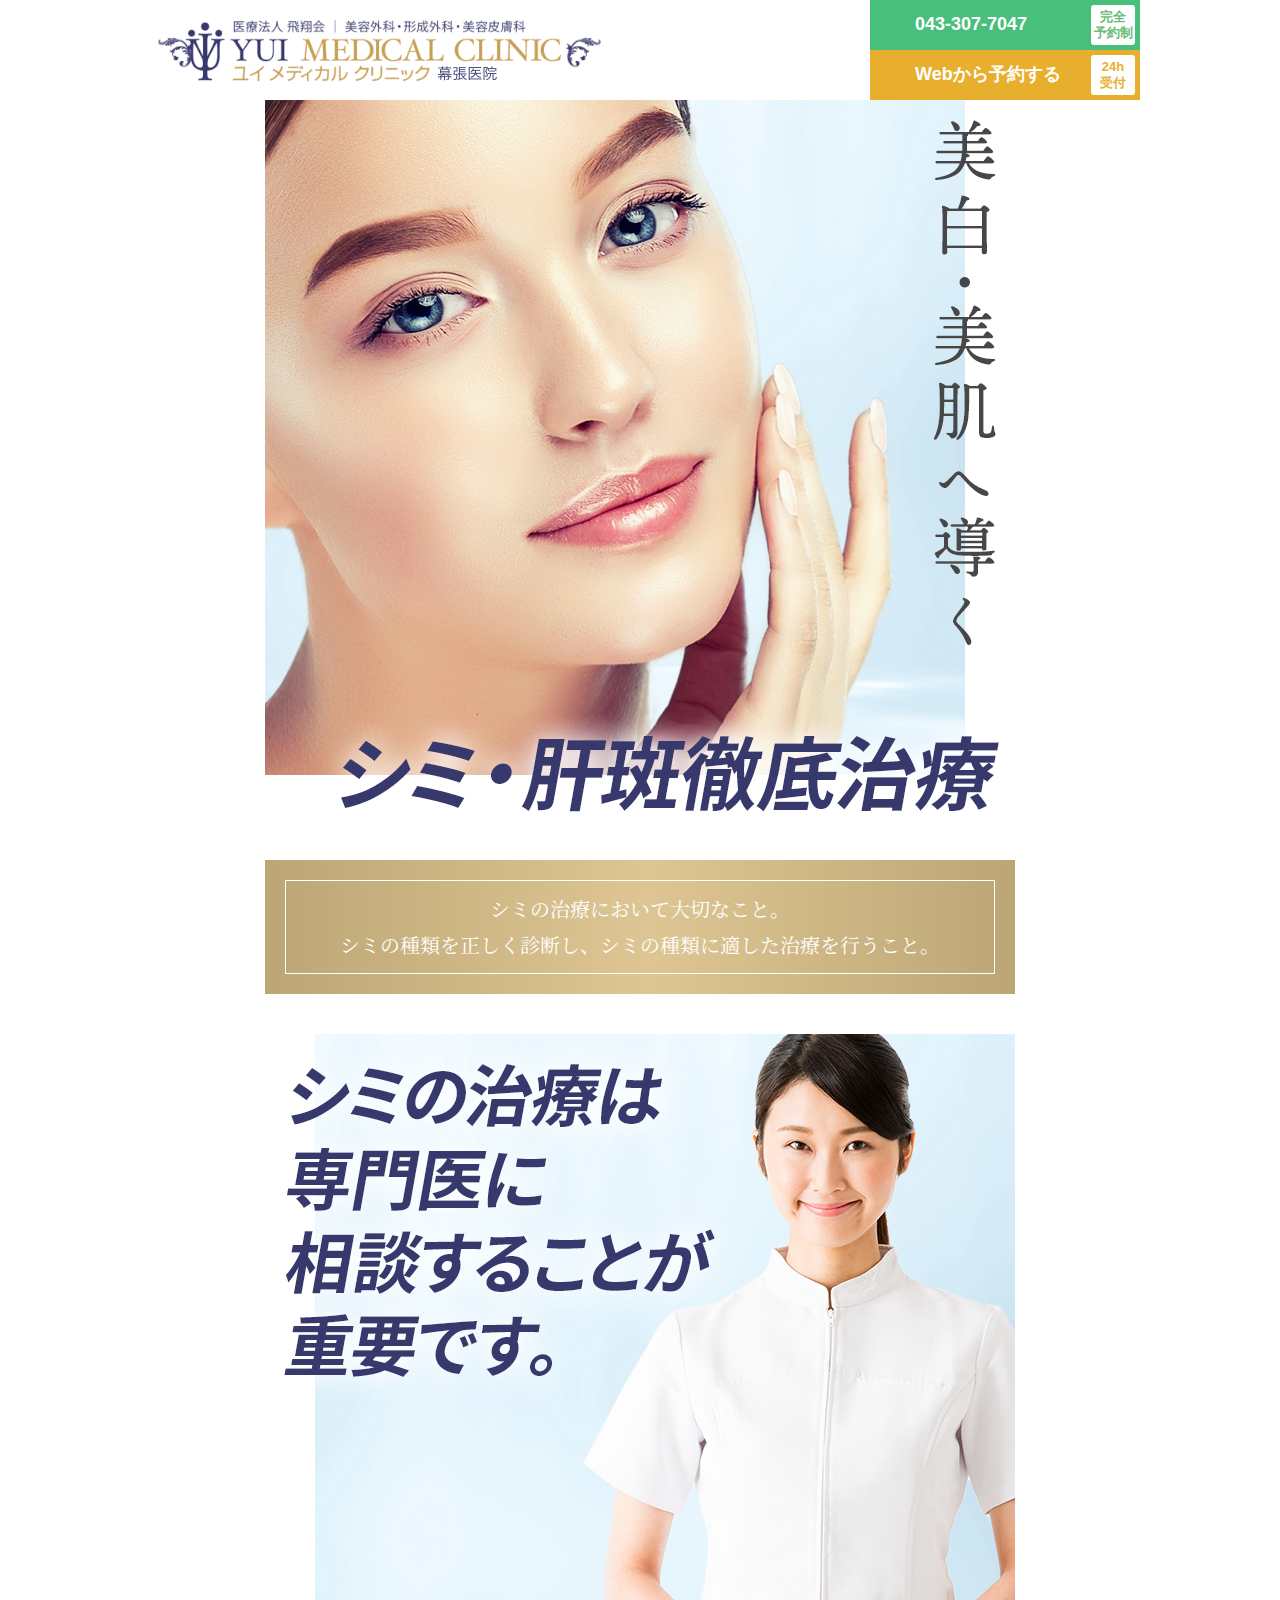
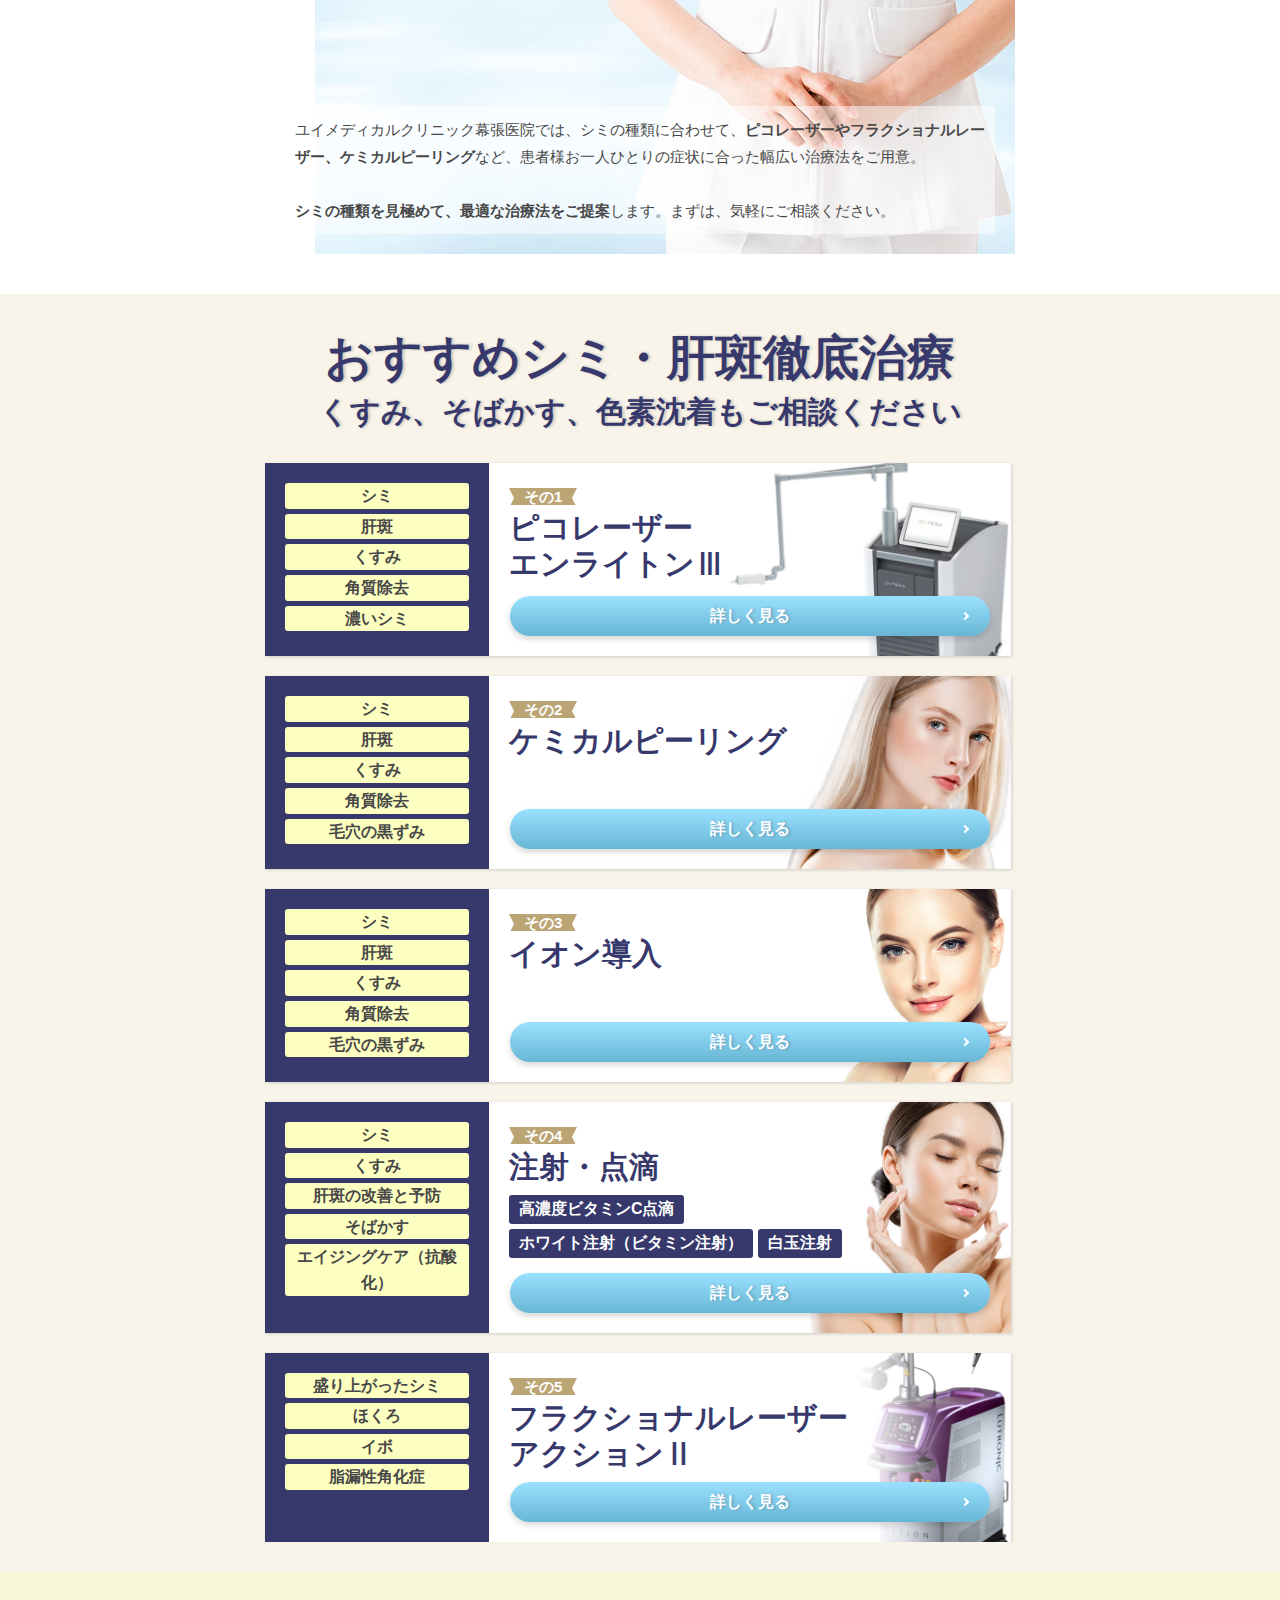
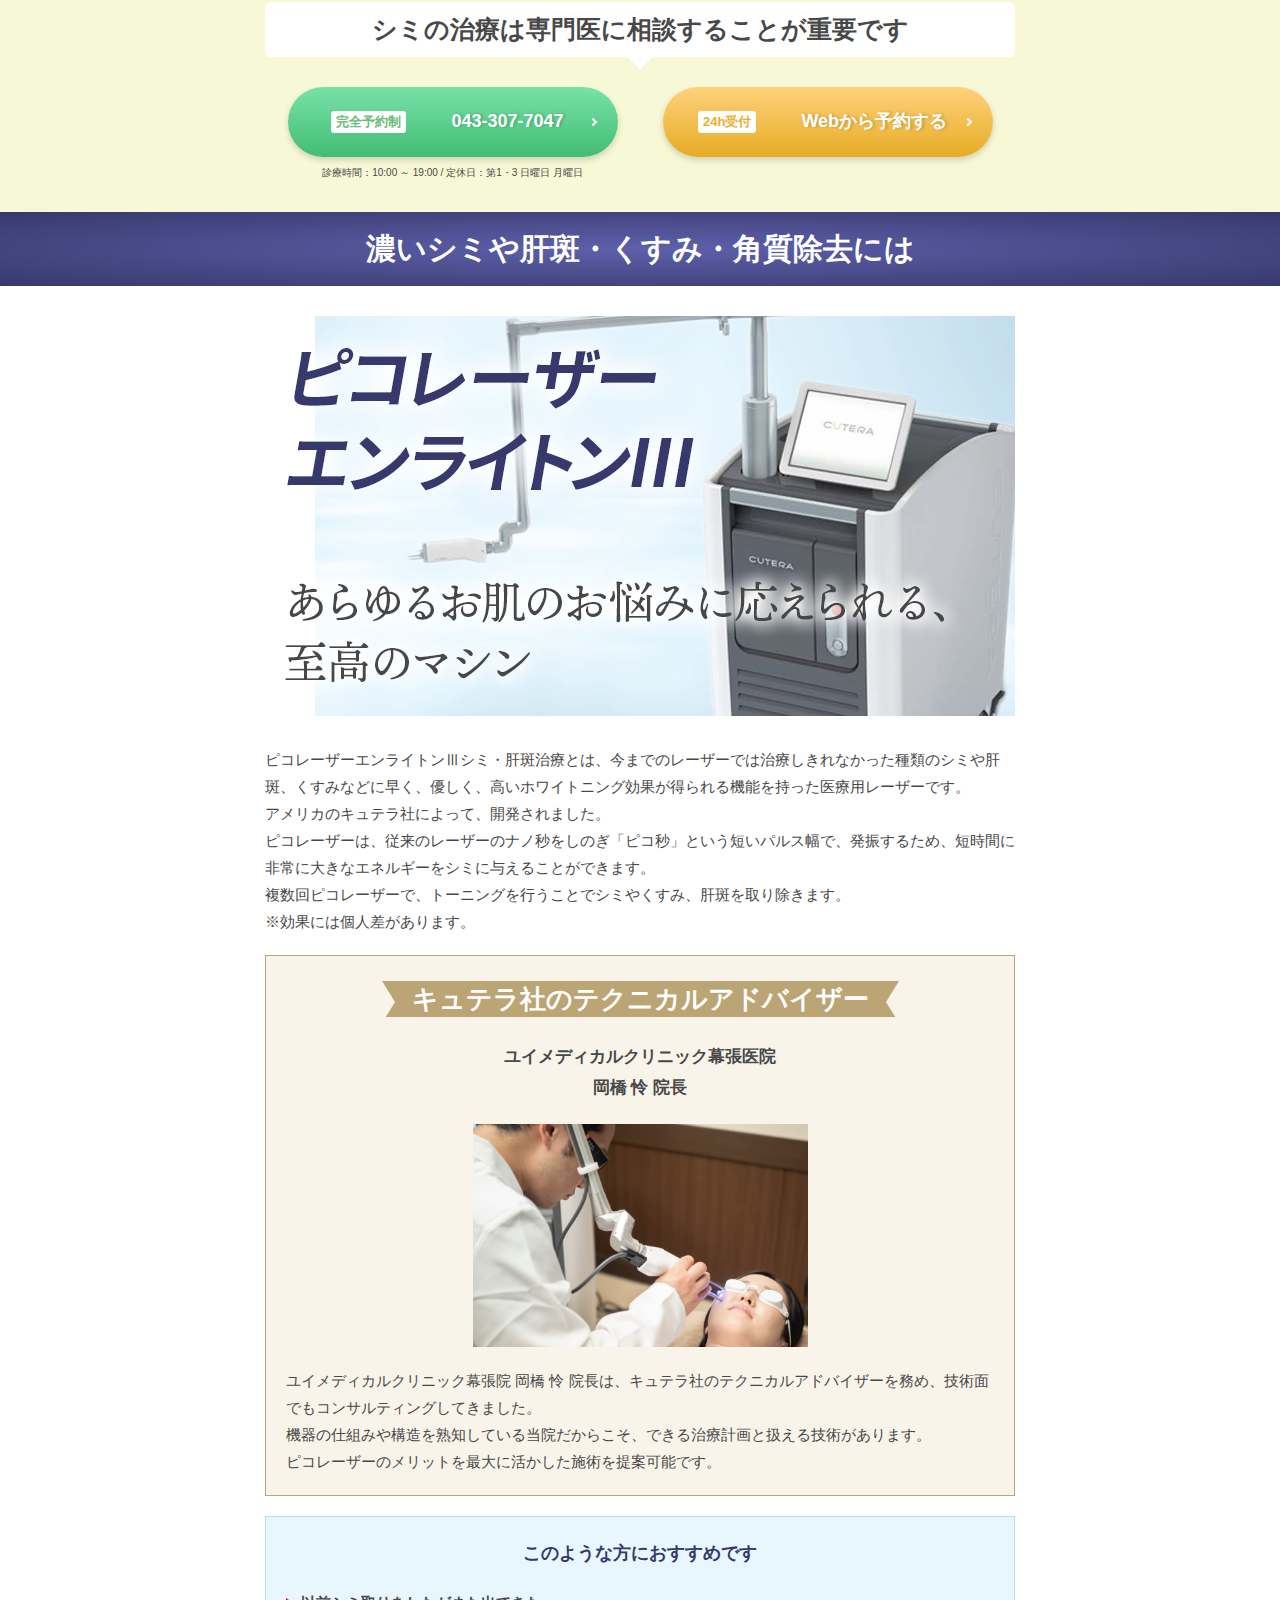
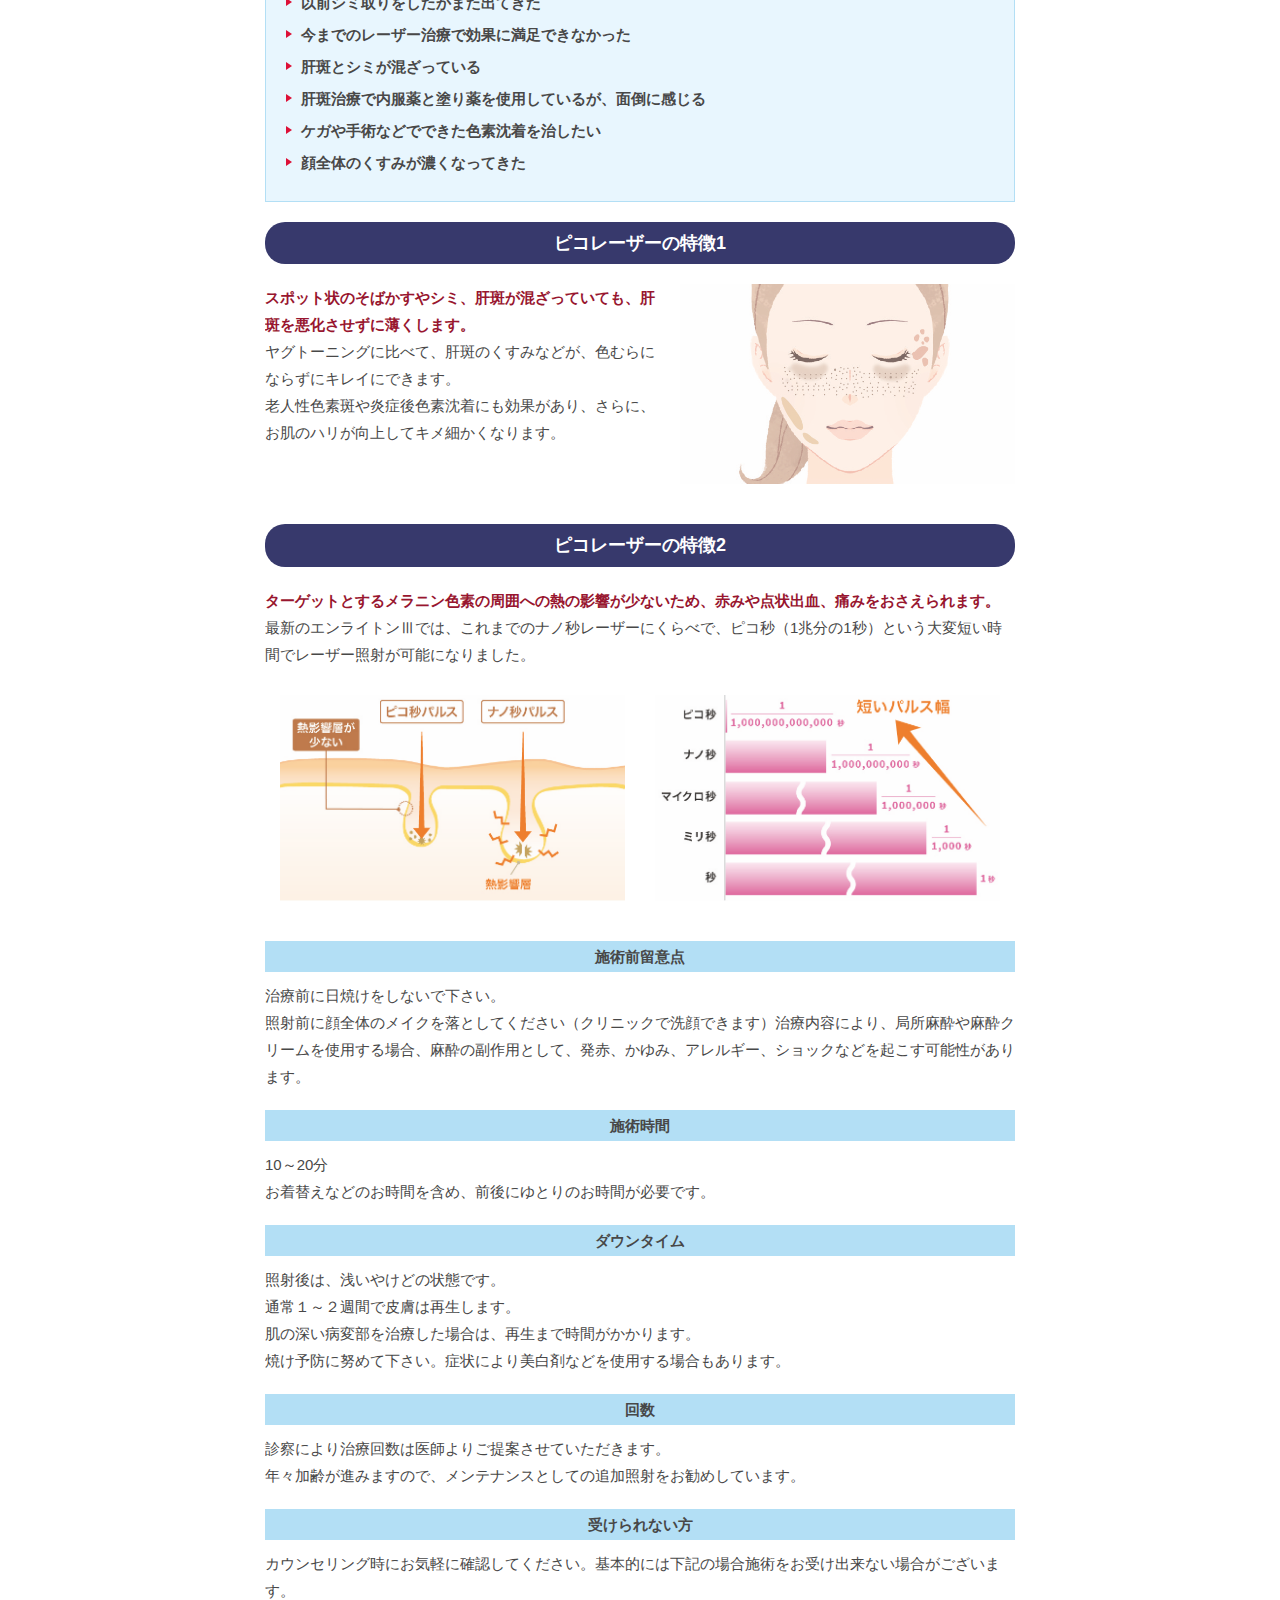
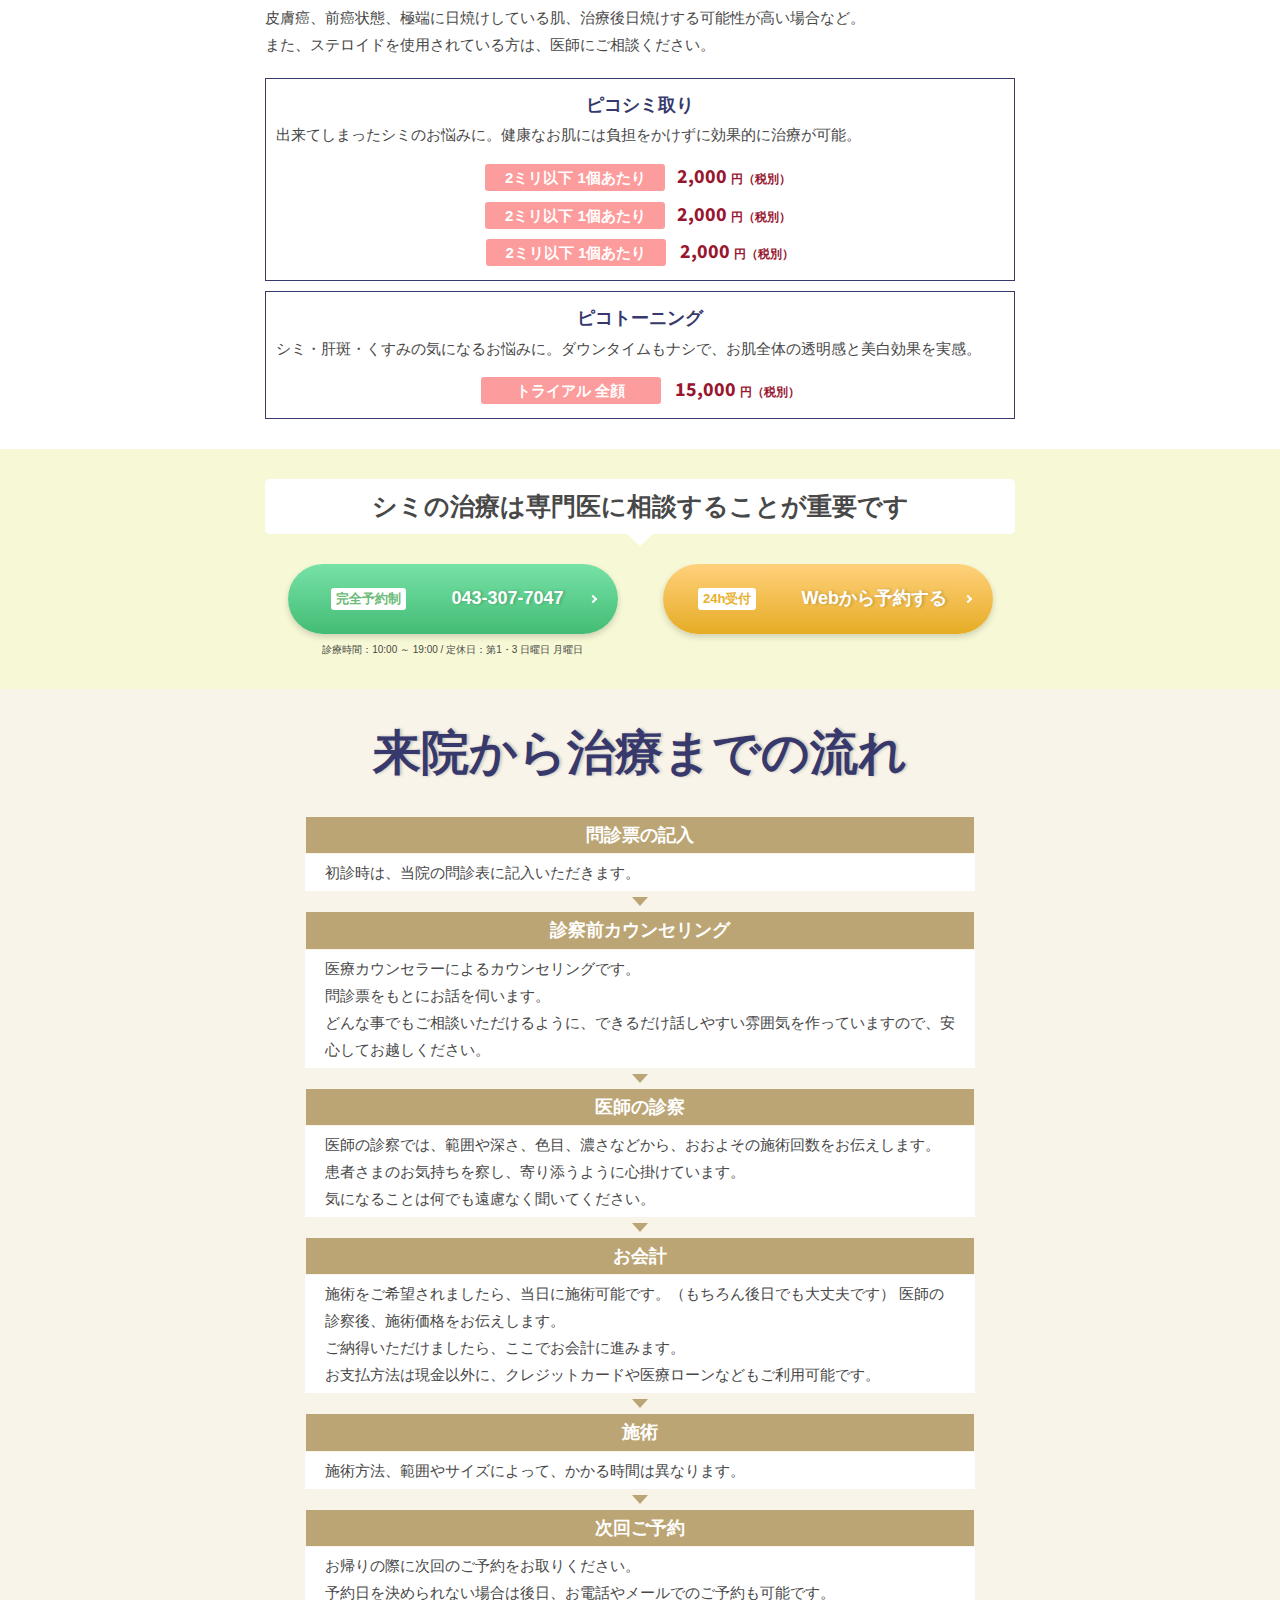
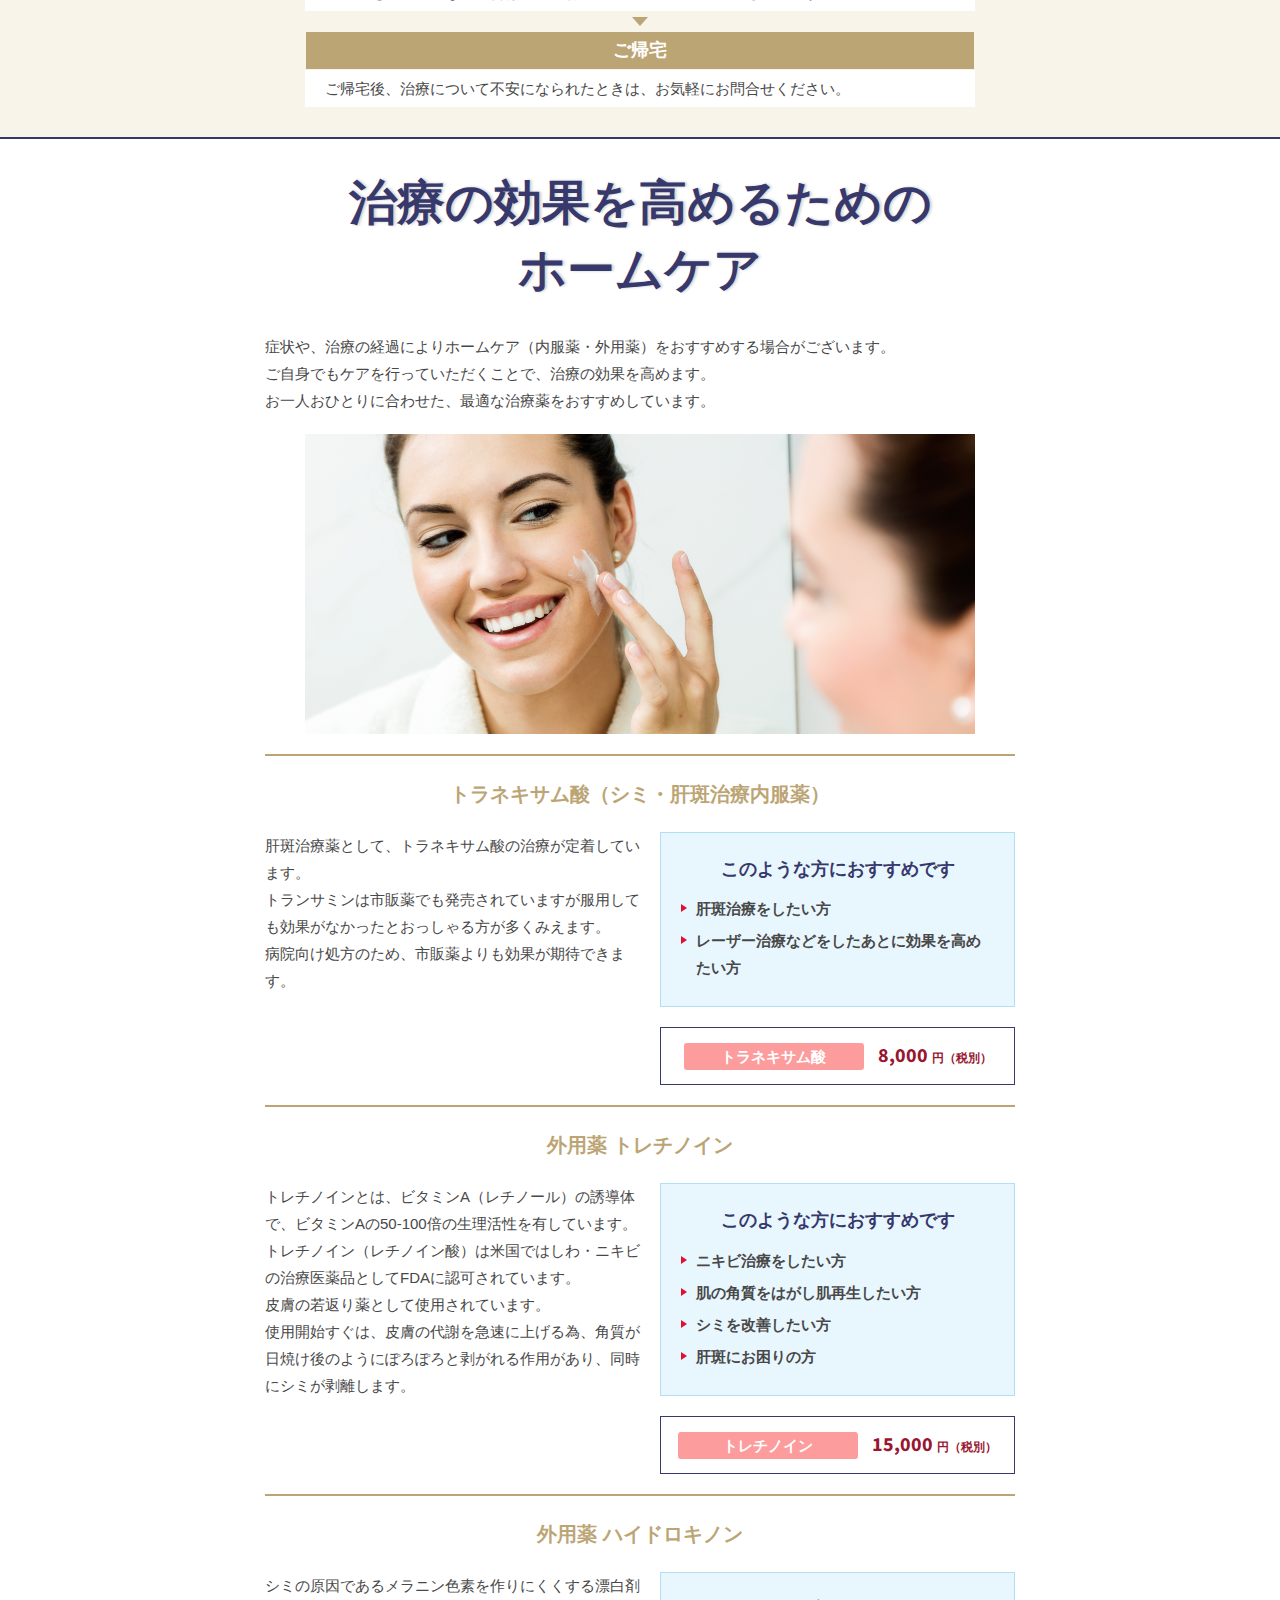
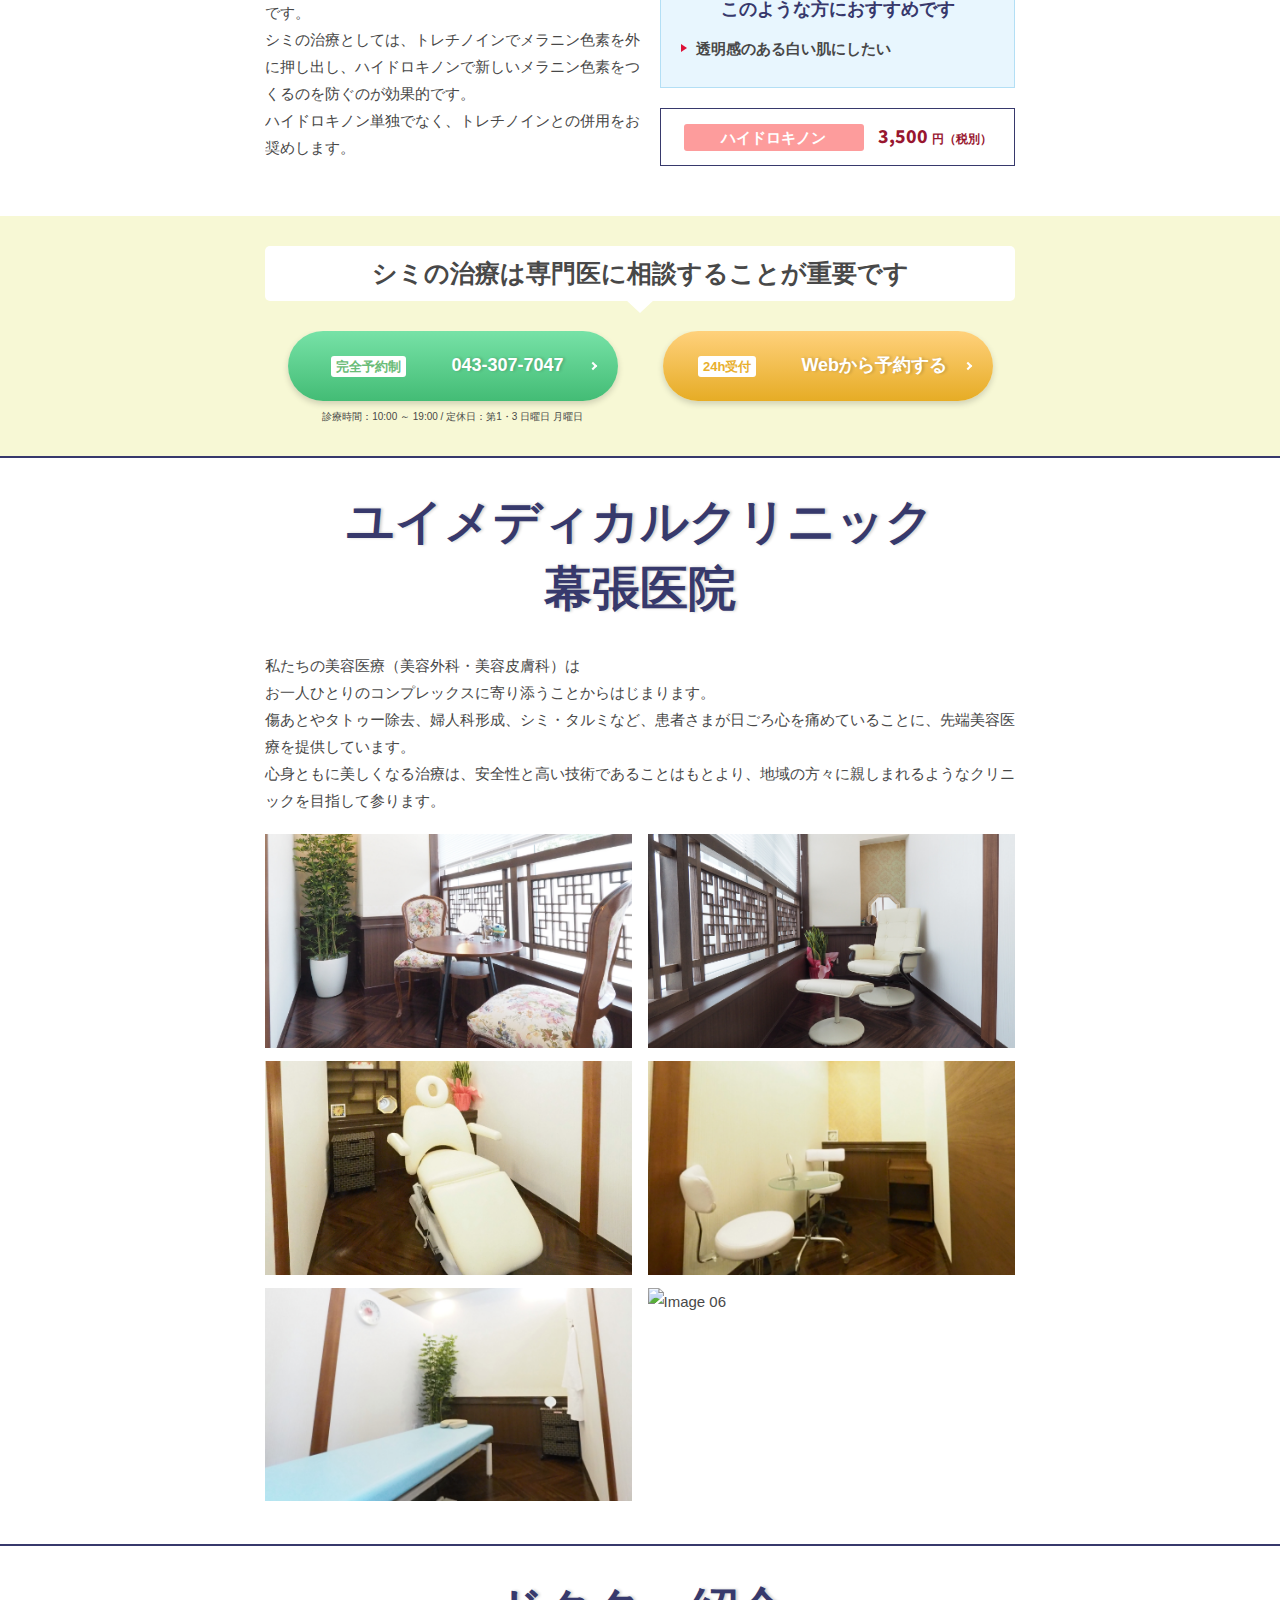
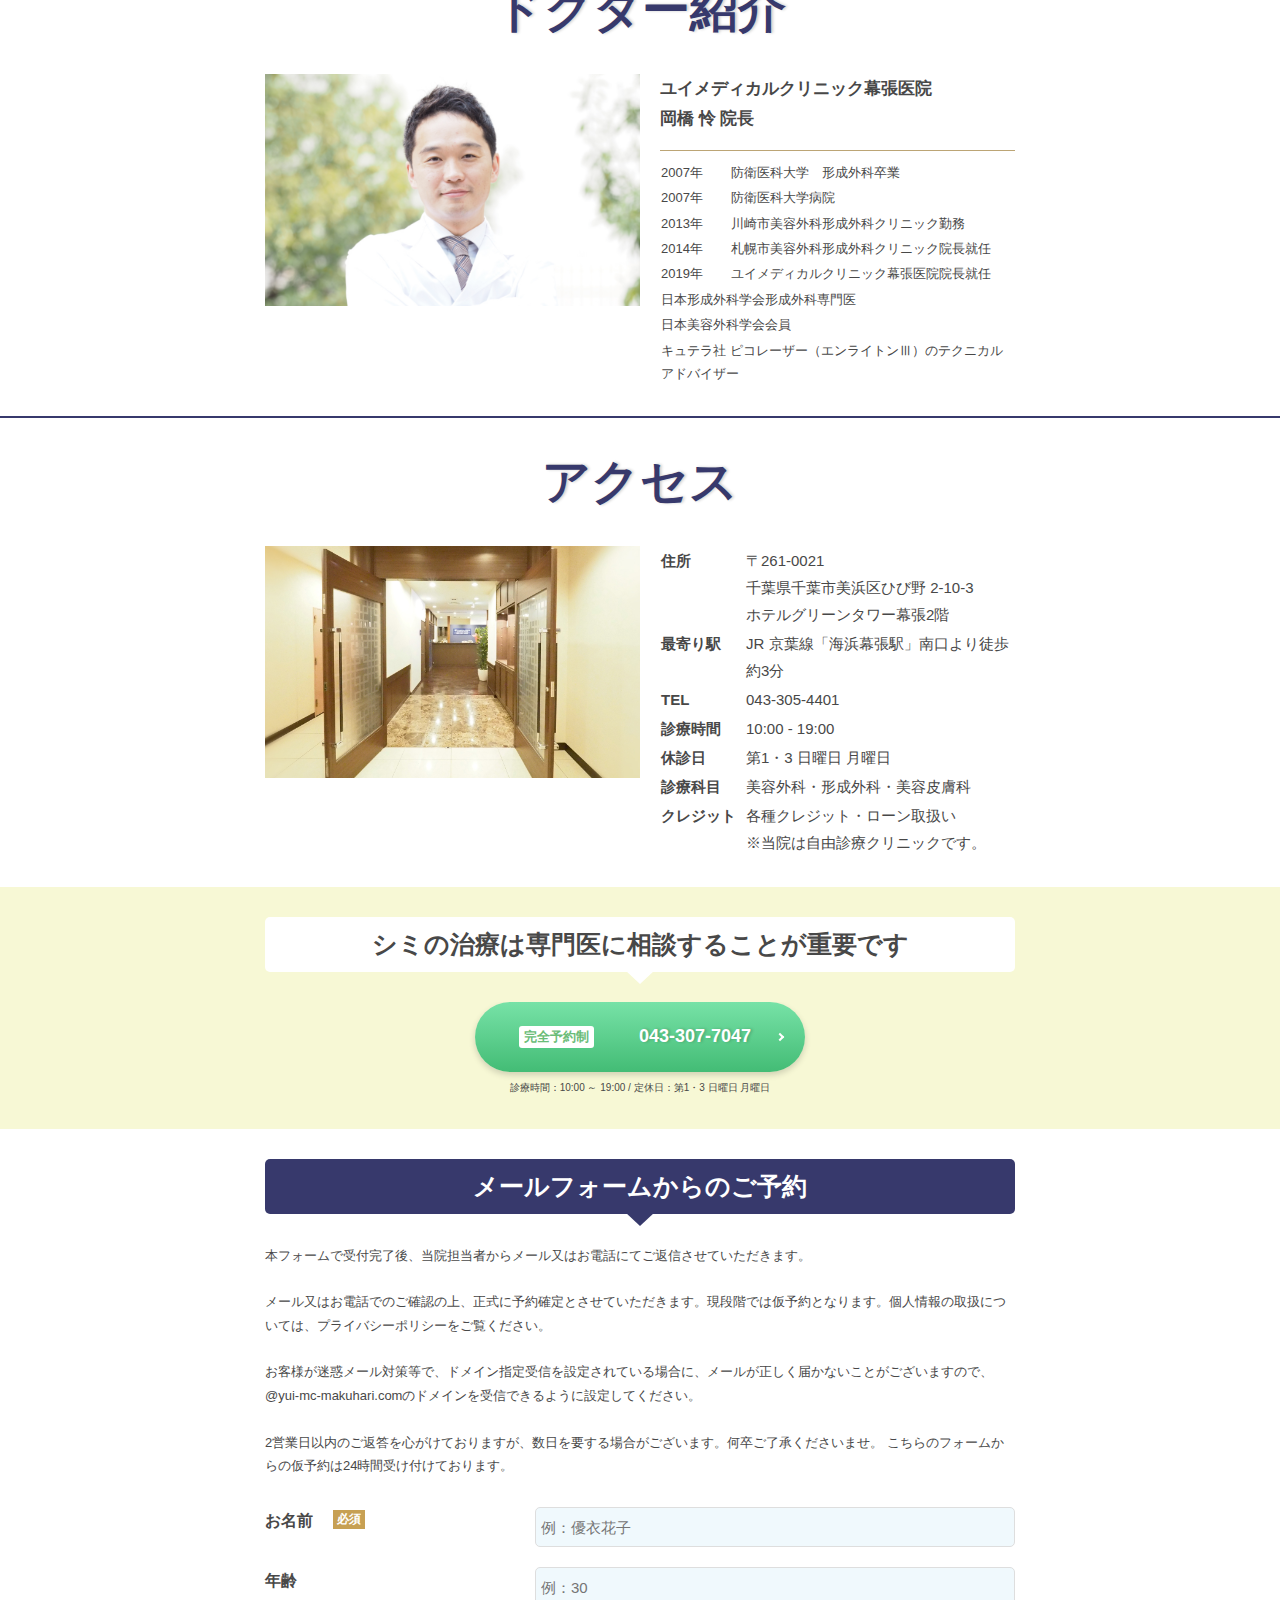
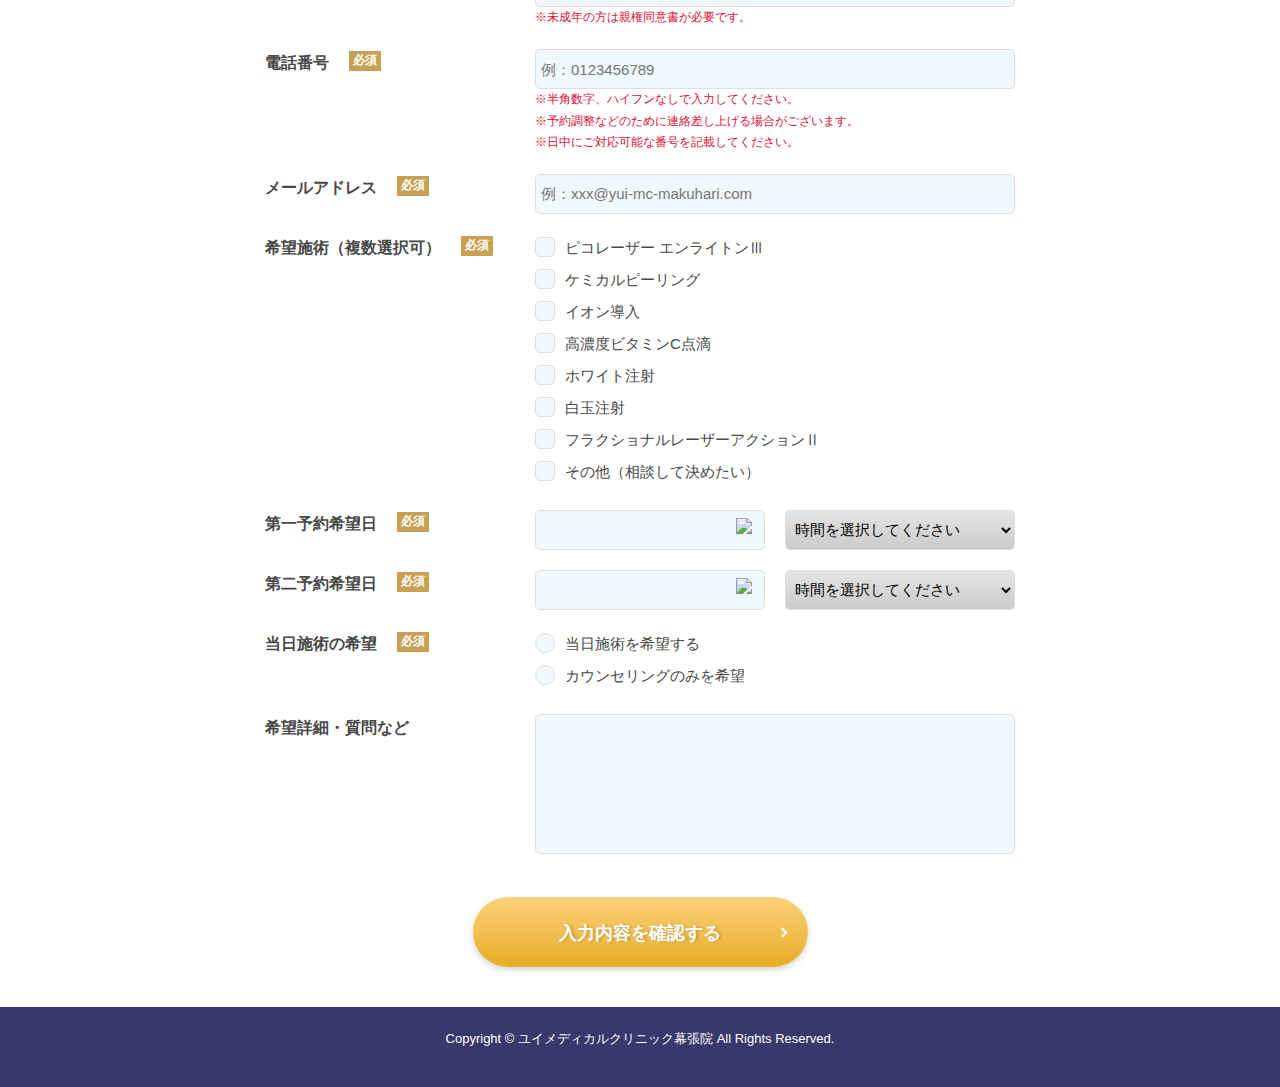
==== commit bfa584f3: "first attempt changes" ====
--- a/index.html
+++ b/index.html
@@ -8,7 +8,7 @@
 		<meta charset="utf-8">
         <!--[if IE]><meta http-equiv="X-UA-Compatible" content="IE=edge,chrome=1"><![endif]-->
 		<meta name="viewport" content="width=device-width, initial-scale=1">
-		<title>Yui Medical Clinic</title>
+		<title>Yui Medical Clinic Sourcetree Test</title>
 		<meta name="description" content="Meta Description Goes Here">
 		<meta name="keywords" content="Meta Keywords Goes Here">
 		<meta name="author" content="Author Goes Here">
